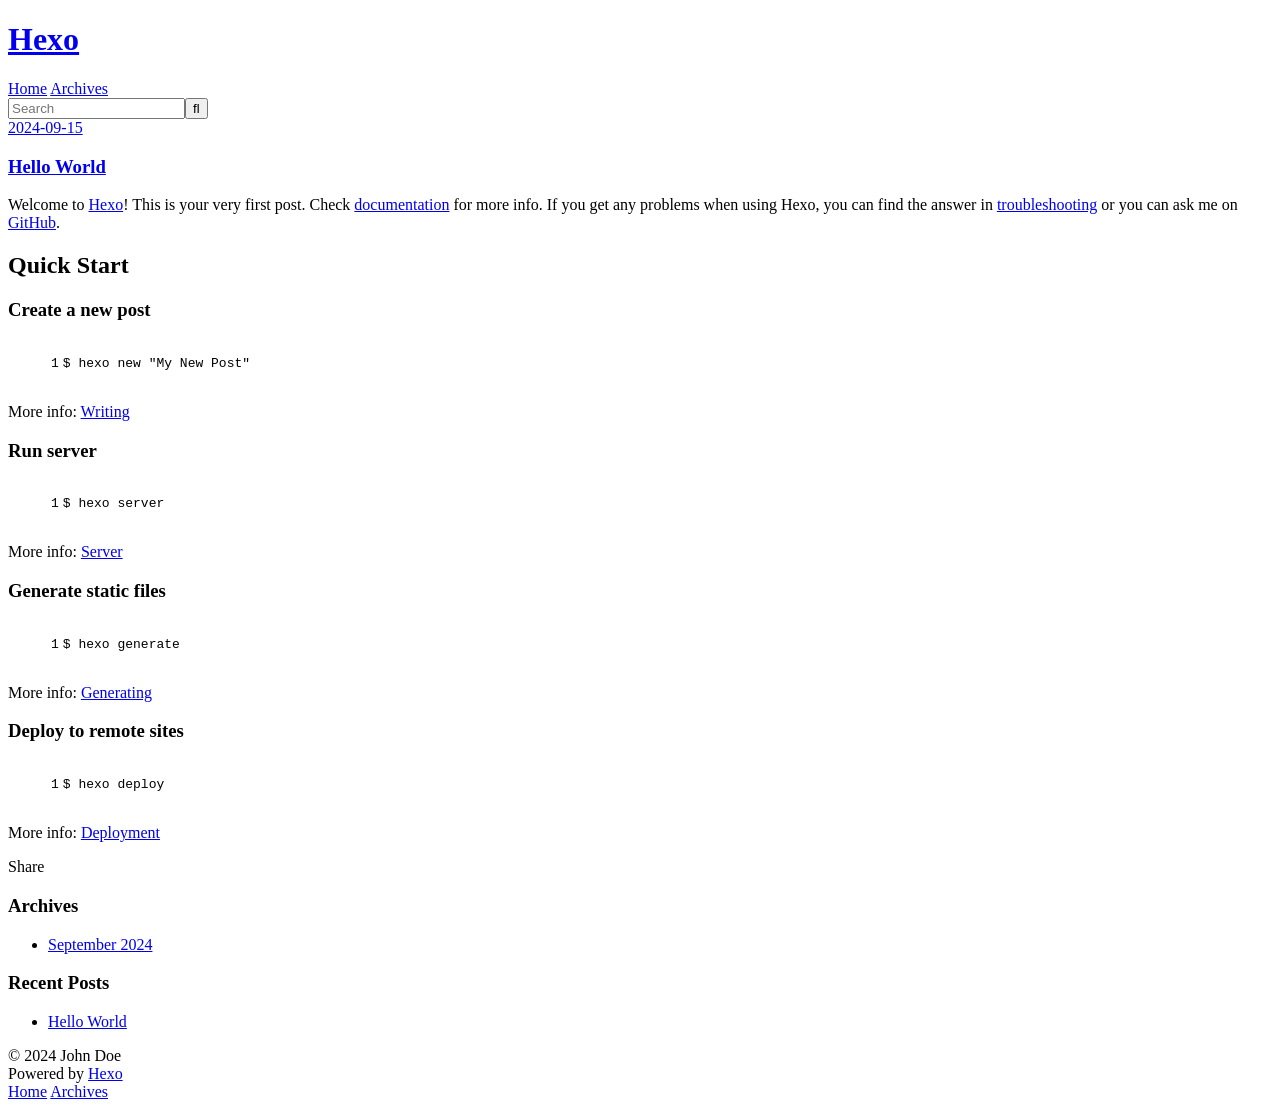
==== index.html @ 6c2ada3d "Site updated: 2024-09-15 23:14:00" ====
<!DOCTYPE html>
<html>
<head>
  <meta charset="utf-8">
  
  
  <title>Hexo</title>
  <meta name="viewport" content="width=device-width, initial-scale=1, shrink-to-fit=no">
  <meta property="og:type" content="website">
<meta property="og:title" content="Hexo">
<meta property="og:url" content="http://example.com/index.html">
<meta property="og:site_name" content="Hexo">
<meta property="og:locale" content="en_US">
<meta property="article:author" content="John Doe">
<meta name="twitter:card" content="summary">
  
    <link rel="alternate" href="/atom.xml" title="Hexo" type="application/atom+xml">
  
  
    <link rel="shortcut icon" href="/favicon.png">
  
  
  
<link rel="stylesheet" href="/css/style.css">

  
    
<link rel="stylesheet" href="/fancybox/jquery.fancybox.min.css">

  
  
<meta name="generator" content="Hexo 7.3.0"></head>

<body>
  <div id="container">
    <div id="wrap">
      <header id="header">
  <div id="banner"></div>
  <div id="header-outer" class="outer">
    <div id="header-title" class="inner">
      <h1 id="logo-wrap">
        <a href="/" id="logo">Hexo</a>
      </h1>
      
    </div>
    <div id="header-inner" class="inner">
      <nav id="main-nav">
        <a id="main-nav-toggle" class="nav-icon"><span class="fa fa-bars"></span></a>
        
          <a class="main-nav-link" href="/">Home</a>
        
          <a class="main-nav-link" href="/archives">Archives</a>
        
      </nav>
      <nav id="sub-nav">
        
        
          <a class="nav-icon" href="/atom.xml" title="RSS Feed"><span class="fa fa-rss"></span></a>
        
        <a class="nav-icon nav-search-btn" title="Search"><span class="fa fa-search"></span></a>
      </nav>
      <div id="search-form-wrap">
        <form action="//google.com/search" method="get" accept-charset="UTF-8" class="search-form"><input type="search" name="q" class="search-form-input" placeholder="Search"><button type="submit" class="search-form-submit">&#xF002;</button><input type="hidden" name="sitesearch" value="http://example.com"></form>
      </div>
    </div>
  </div>
</header>

      <div class="outer">
        <section id="main">
  
    <article id="post-hello-world" class="h-entry article article-type-post" itemprop="blogPost" itemscope itemtype="https://schema.org/BlogPosting">
  <div class="article-meta">
    <a href="/2024/09/15/hello-world/" class="article-date">
  <time class="dt-published" datetime="2024-09-15T14:34:29.612Z" itemprop="datePublished">2024-09-15</time>
</a>
    
  </div>
  <div class="article-inner">
    
    
      <header class="article-header">
        
  
    <h1 itemprop="name">
      <a class="p-name article-title" href="/2024/09/15/hello-world/">Hello World</a>
    </h1>
  

      </header>
    
    <div class="e-content article-entry" itemprop="articleBody">
      
        <p>Welcome to <a target="_blank" rel="noopener" href="https://hexo.io/">Hexo</a>! This is your very first post. Check <a target="_blank" rel="noopener" href="https://hexo.io/docs/">documentation</a> for more info. If you get any problems when using Hexo, you can find the answer in <a target="_blank" rel="noopener" href="https://hexo.io/docs/troubleshooting.html">troubleshooting</a> or you can ask me on <a target="_blank" rel="noopener" href="https://github.com/hexojs/hexo/issues">GitHub</a>.</p>
<h2 id="Quick-Start"><a href="#Quick-Start" class="headerlink" title="Quick Start"></a>Quick Start</h2><h3 id="Create-a-new-post"><a href="#Create-a-new-post" class="headerlink" title="Create a new post"></a>Create a new post</h3><figure class="highlight bash"><table><tr><td class="gutter"><pre><span class="line">1</span><br></pre></td><td class="code"><pre><span class="line">$ hexo new <span class="string">&quot;My New Post&quot;</span></span><br></pre></td></tr></table></figure>

<p>More info: <a target="_blank" rel="noopener" href="https://hexo.io/docs/writing.html">Writing</a></p>
<h3 id="Run-server"><a href="#Run-server" class="headerlink" title="Run server"></a>Run server</h3><figure class="highlight bash"><table><tr><td class="gutter"><pre><span class="line">1</span><br></pre></td><td class="code"><pre><span class="line">$ hexo server</span><br></pre></td></tr></table></figure>

<p>More info: <a target="_blank" rel="noopener" href="https://hexo.io/docs/server.html">Server</a></p>
<h3 id="Generate-static-files"><a href="#Generate-static-files" class="headerlink" title="Generate static files"></a>Generate static files</h3><figure class="highlight bash"><table><tr><td class="gutter"><pre><span class="line">1</span><br></pre></td><td class="code"><pre><span class="line">$ hexo generate</span><br></pre></td></tr></table></figure>

<p>More info: <a target="_blank" rel="noopener" href="https://hexo.io/docs/generating.html">Generating</a></p>
<h3 id="Deploy-to-remote-sites"><a href="#Deploy-to-remote-sites" class="headerlink" title="Deploy to remote sites"></a>Deploy to remote sites</h3><figure class="highlight bash"><table><tr><td class="gutter"><pre><span class="line">1</span><br></pre></td><td class="code"><pre><span class="line">$ hexo deploy</span><br></pre></td></tr></table></figure>

<p>More info: <a target="_blank" rel="noopener" href="https://hexo.io/docs/one-command-deployment.html">Deployment</a></p>

      
    </div>
    <footer class="article-footer">
      <a data-url="http://example.com/2024/09/15/hello-world/" data-id="cm13ojd7t0000ekuzgce24rh5" data-title="Hello World" class="article-share-link"><span class="fa fa-share">Share</span></a>
      
      
      
    </footer>
  </div>
  
</article>



  


</section>
        
          <aside id="sidebar">
  
    

  
    

  
    
  
    
  <div class="widget-wrap">
    <h3 class="widget-title">Archives</h3>
    <div class="widget">
      <ul class="archive-list"><li class="archive-list-item"><a class="archive-list-link" href="/archives/2024/09/">September 2024</a></li></ul>
    </div>
  </div>


  
    
  <div class="widget-wrap">
    <h3 class="widget-title">Recent Posts</h3>
    <div class="widget">
      <ul>
        
          <li>
            <a href="/2024/09/15/hello-world/">Hello World</a>
          </li>
        
      </ul>
    </div>
  </div>

  
</aside>
        
      </div>
      <footer id="footer">
  
  <div class="outer">
    <div id="footer-info" class="inner">
      
      &copy; 2024 John Doe<br>
      Powered by <a href="https://hexo.io/" target="_blank">Hexo</a>
    </div>
  </div>
</footer>

    </div>
    <nav id="mobile-nav">
  
    <a href="/" class="mobile-nav-link">Home</a>
  
    <a href="/archives" class="mobile-nav-link">Archives</a>
  
</nav>
    


<script src="/js/jquery-3.6.4.min.js"></script>



  
<script src="/fancybox/jquery.fancybox.min.js"></script>




<script src="/js/script.js"></script>





  </div>
</body>
</html>
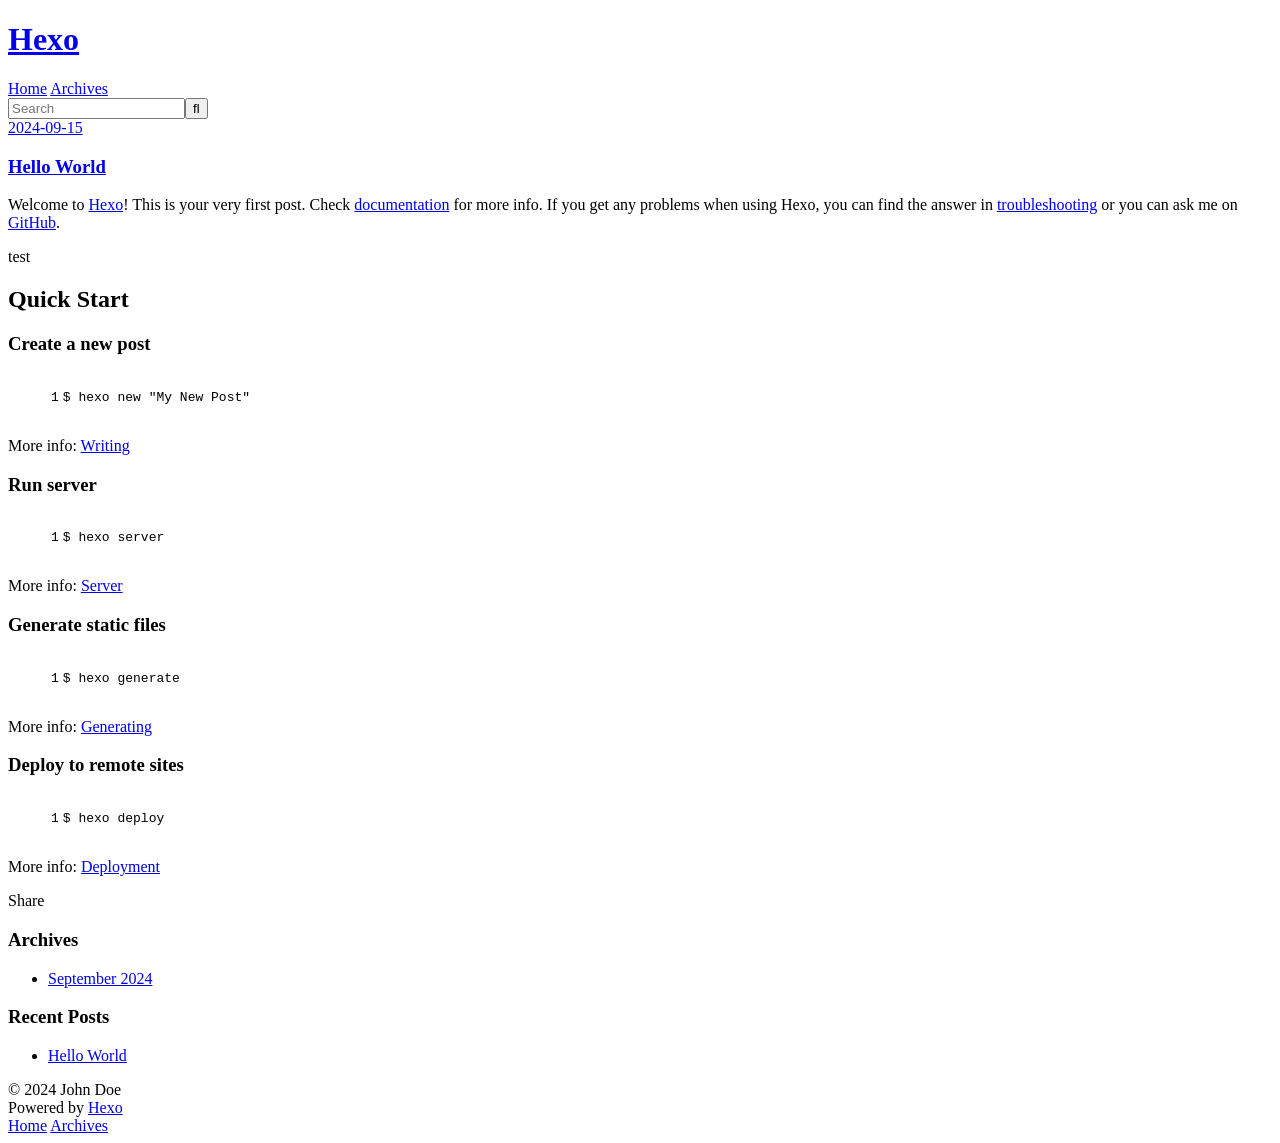
==== commit dfb3d08c: "Site updated: 2024-09-15 23:35:18" ====
--- a/index.html
+++ b/index.html
@@ -92,6 +92,7 @@
     <div class="e-content article-entry" itemprop="articleBody">
       
         <p>Welcome to <a target="_blank" rel="noopener" href="https://hexo.io/">Hexo</a>! This is your very first post. Check <a target="_blank" rel="noopener" href="https://hexo.io/docs/">documentation</a> for more info. If you get any problems when using Hexo, you can find the answer in <a target="_blank" rel="noopener" href="https://hexo.io/docs/troubleshooting.html">troubleshooting</a> or you can ask me on <a target="_blank" rel="noopener" href="https://github.com/hexojs/hexo/issues">GitHub</a>.</p>
+<p>test</p>
 <h2 id="Quick-Start"><a href="#Quick-Start" class="headerlink" title="Quick Start"></a>Quick Start</h2><h3 id="Create-a-new-post"><a href="#Create-a-new-post" class="headerlink" title="Create a new post"></a>Create a new post</h3><figure class="highlight bash"><table><tr><td class="gutter"><pre><span class="line">1</span><br></pre></td><td class="code"><pre><span class="line">$ hexo new <span class="string">&quot;My New Post&quot;</span></span><br></pre></td></tr></table></figure>
 
 <p>More info: <a target="_blank" rel="noopener" href="https://hexo.io/docs/writing.html">Writing</a></p>
@@ -108,7 +109,7 @@
       
     </div>
     <footer class="article-footer">
-      <a data-url="http://example.com/2024/09/15/hello-world/" data-id="cm13ojd7t0000ekuzgce24rh5" data-title="Hello World" class="article-share-link"><span class="fa fa-share">Share</span></a>
+      <a data-url="http://example.com/2024/09/15/hello-world/" data-id="cm13qai5z0000csuz7abx6r3q" data-title="Hello World" class="article-share-link"><span class="fa fa-share">Share</span></a>
       
       
       
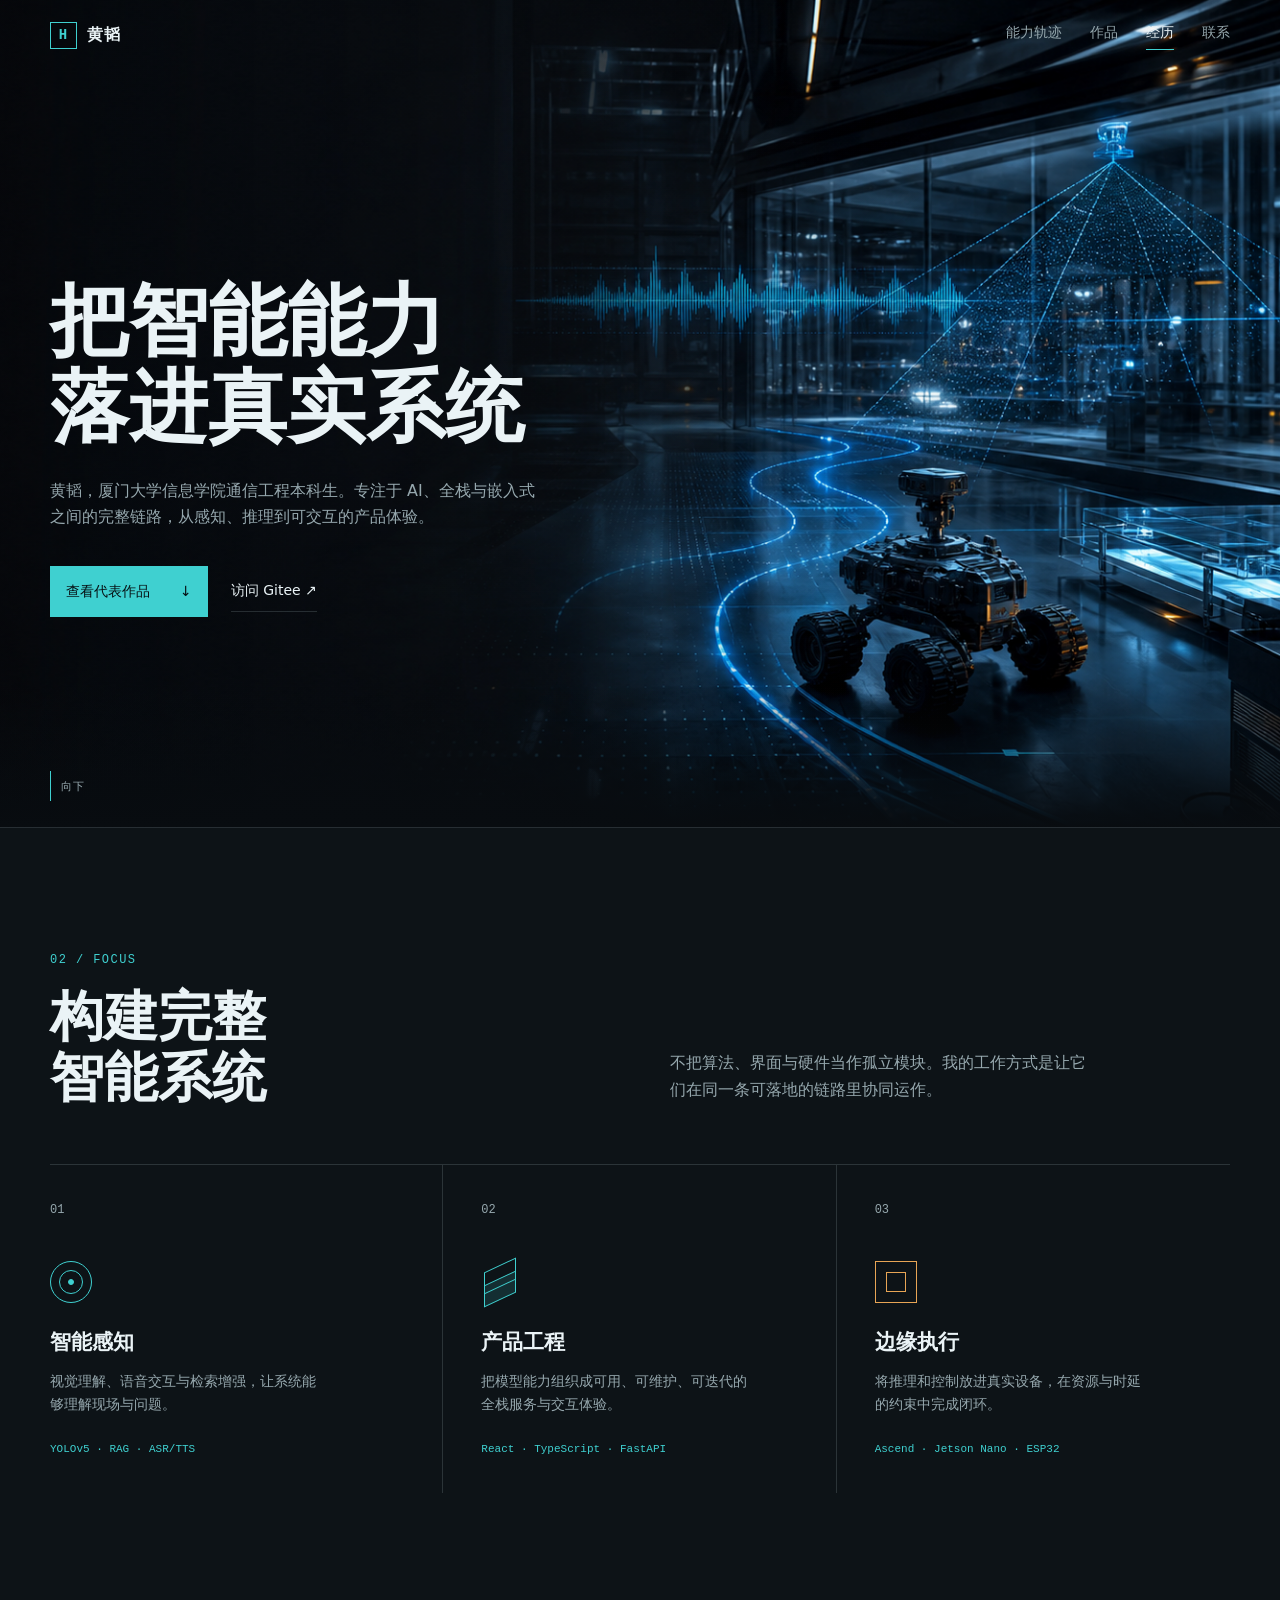
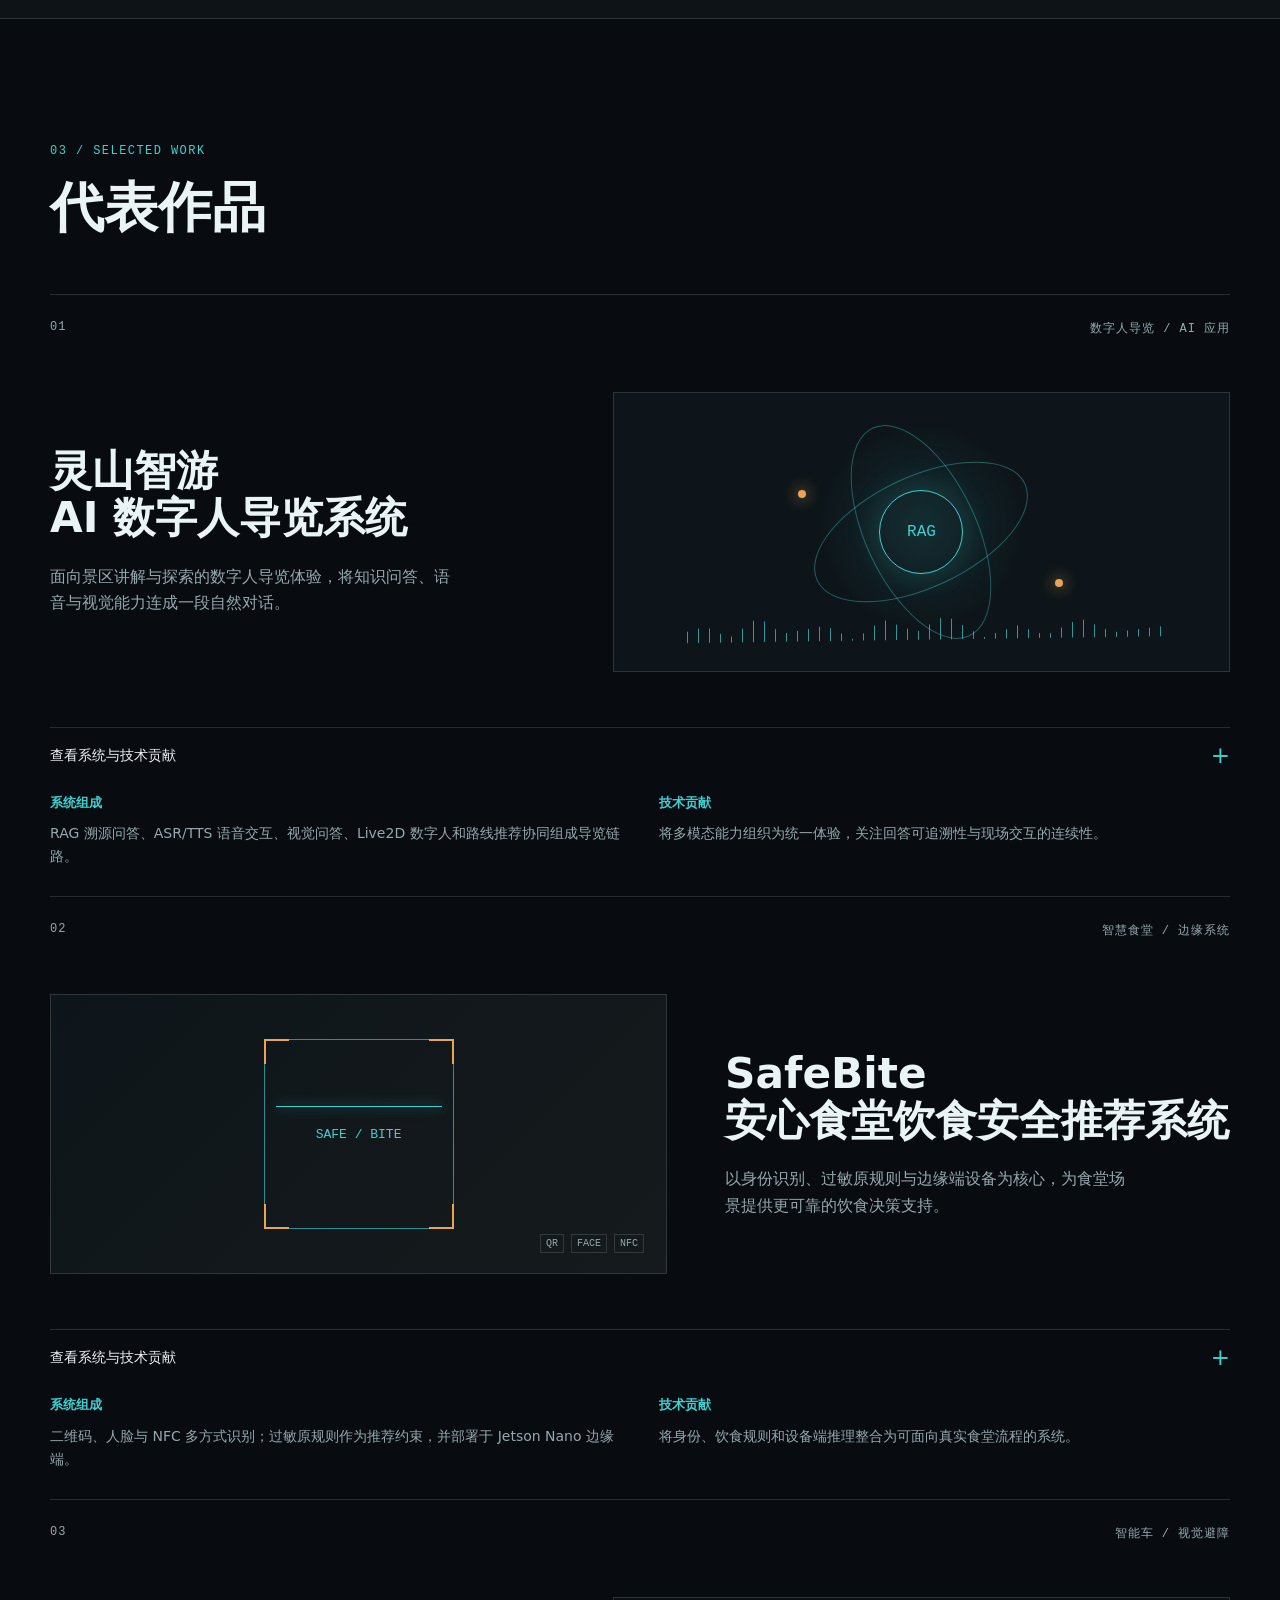
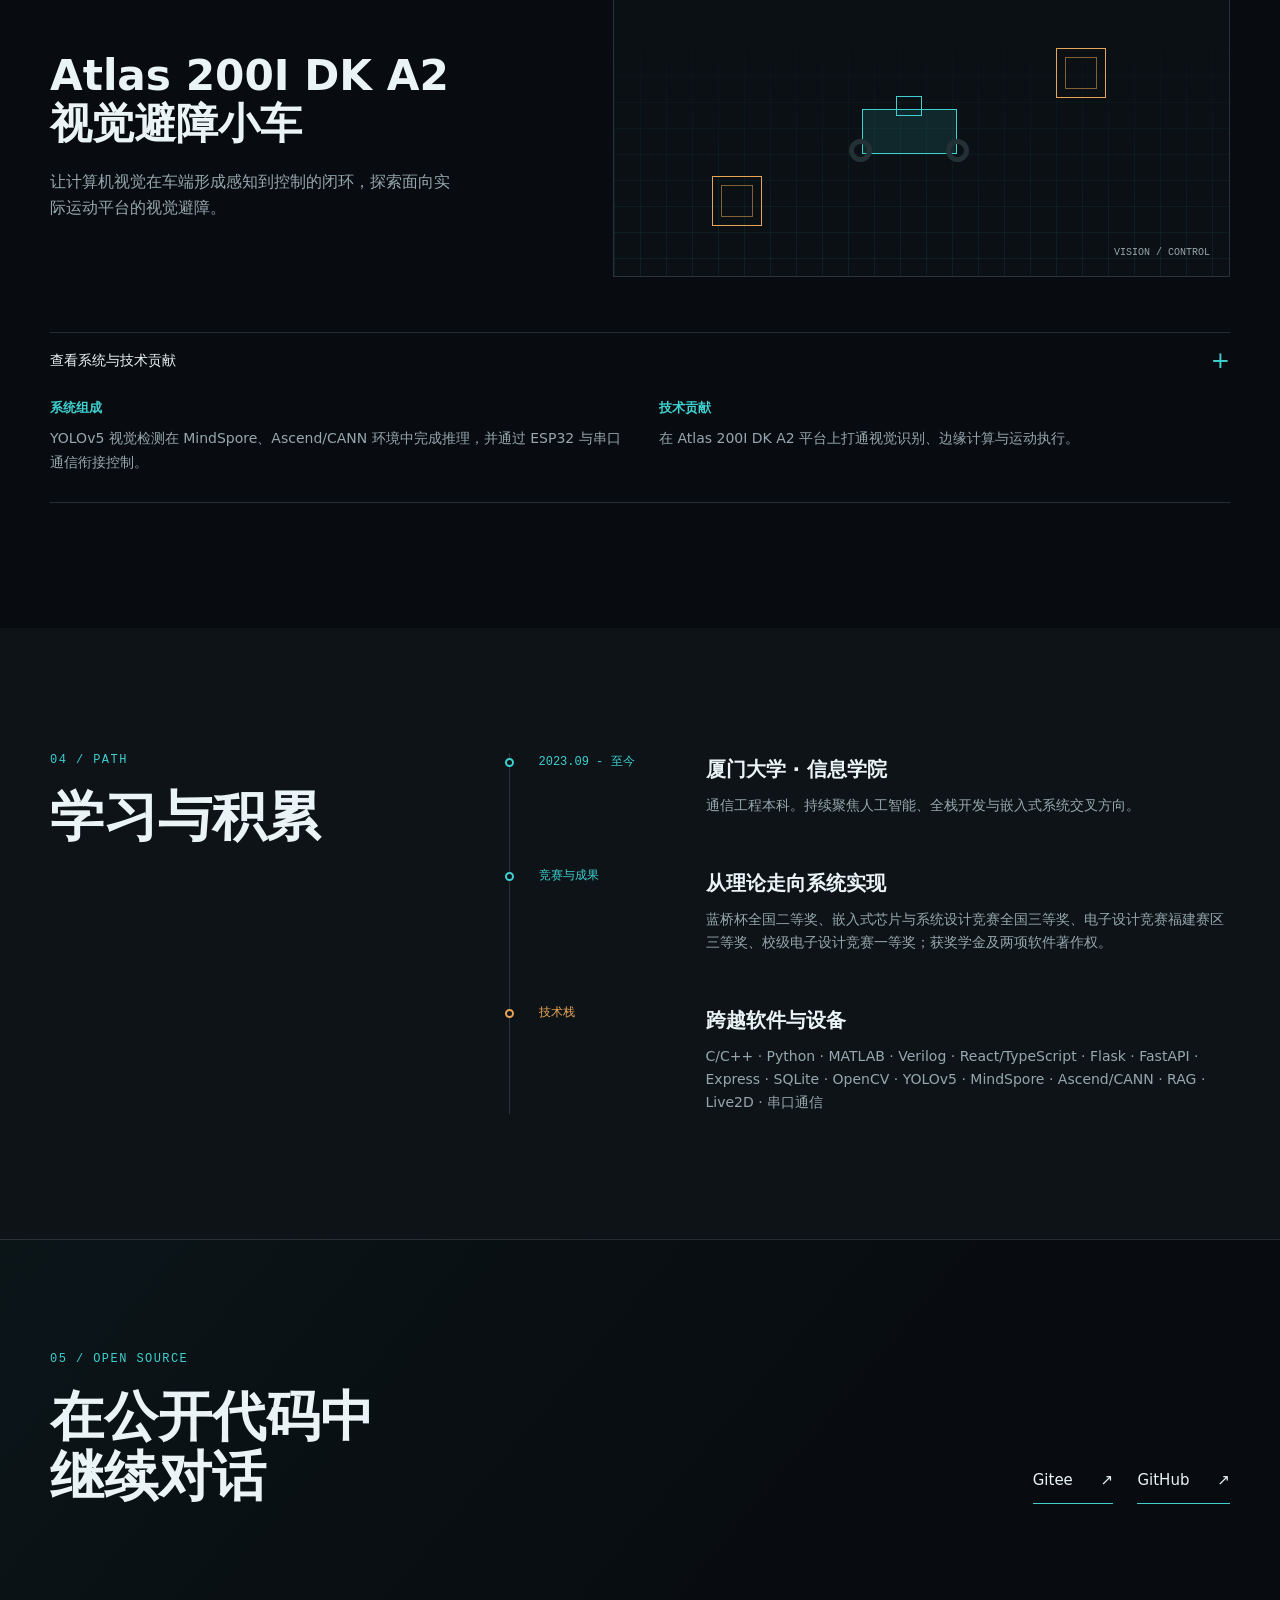
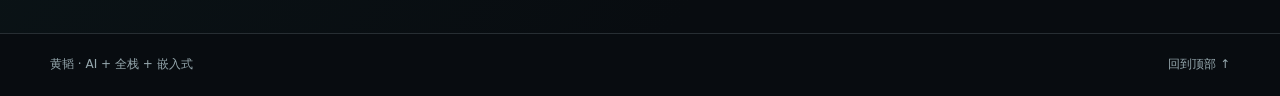
==== commit a0ff00f7: "feat: 重构个人作品集首页" ====
--- a/index.html
+++ b/index.html
@@ -1,206 +1,106 @@
-<!DOCTYPE html>
-<html>
+<!doctype html>
+<html lang="zh-CN">
 <head>
   <meta charset="utf-8">
-  
-  
-  <title>Hexo</title>
-  <meta name="viewport" content="width=device-width, initial-scale=1, shrink-to-fit=no">
-  <meta property="og:type" content="website">
-<meta property="og:title" content="Hexo">
-<meta property="og:url" content="http://example.com/index.html">
-<meta property="og:site_name" content="Hexo">
-<meta property="og:locale" content="en_US">
-<meta property="article:author" content="John Doe">
-<meta name="twitter:card" content="summary">
-  
-    <link rel="alternate" href="/atom.xml" title="Hexo" type="application/atom+xml">
-  
-  
-    <link rel="shortcut icon" href="/favicon.png">
-  
-  
-  
-<link rel="stylesheet" href="/css/style.css">
+  <meta name="viewport" content="width=device-width, initial-scale=1">
+  <meta name="description" content="黄韬的个人作品集，聚焦 AI、全栈与嵌入式智能系统。">
+  <title>黄韬 | AI + 全栈 + 嵌入式</title>
+  <link rel="stylesheet" href="css/style.css">
+</head>
+<body>
+  <a class="skip-link" href="#projects">跳至作品</a>
+  <header class="site-header" id="top">
+    <a class="brand" href="#top" aria-label="返回顶部"><span class="brand-mark">H</span><span>黄韬</span></a>
+    <button class="menu-toggle" type="button" aria-expanded="false" aria-controls="site-nav"><span></span><span></span><span></span><span class="sr-only">打开导航</span></button>
+    <nav class="site-nav" id="site-nav" aria-label="主导航">
+      <a href="#focus">能力轨迹</a>
+      <a href="#projects">作品</a>
+      <a href="#timeline">经历</a>
+      <a href="#contact">联系</a>
+    </nav>
+  </header>
 
-  
-    
-<link rel="stylesheet" href="/fancybox/jquery.fancybox.min.css">
+  <main>
+    <section class="hero" aria-labelledby="hero-title">
+      <div class="hero-media" aria-hidden="true"><img src="assets/portfolio-hero.png" alt=""></div>
+      <div class="container hero-content">
+        <h1 id="hero-title">把智能能力<br>落进真实系统</h1>
+        <p class="hero-copy">黄韬，厦门大学信息学院通信工程本科生。专注于 AI、全栈与嵌入式之间的完整链路，从感知、推理到可交互的产品体验。</p>
+        <div class="hero-actions">
+          <a class="button primary" href="#projects">查看代表作品 <span aria-hidden="true">↓</span></a>
+          <a class="text-link" href="https://gitee.com/htzsl" target="_blank" rel="noreferrer">访问 Gitee <span aria-hidden="true">↗</span></a>
+        </div>
+      </div>
+      <a class="scroll-cue" href="#focus" aria-label="向下浏览"><span></span>向下</a>
+    </section>
 
-  
-  
-<meta name="generator" content="Hexo 7.3.0"></head>
+    <section class="section focus" id="focus" aria-labelledby="focus-title">
+      <div class="container">
+        <div class="section-heading split-heading">
+          <div><p class="section-index">02 / FOCUS</p><h2 id="focus-title">构建完整<br>智能系统</h2></div>
+          <p>不把算法、界面与硬件当作孤立模块。我的工作方式是让它们在同一条可落地的链路里协同运作。</p>
+        </div>
+        <div class="focus-rail">
+          <article class="focus-item"><span class="focus-num">01</span><div class="line-icon icon-ai" aria-hidden="true"></div><h3>智能感知</h3><p>视觉理解、语音交互与检索增强，让系统能够理解现场与问题。</p><span class="tech-list">YOLOv5 · RAG · ASR/TTS</span></article>
+          <article class="focus-item"><span class="focus-num">02</span><div class="line-icon icon-stack" aria-hidden="true"></div><h3>产品工程</h3><p>把模型能力组织成可用、可维护、可迭代的全栈服务与交互体验。</p><span class="tech-list">React · TypeScript · FastAPI</span></article>
+          <article class="focus-item"><span class="focus-num">03</span><div class="line-icon icon-chip" aria-hidden="true"></div><h3>边缘执行</h3><p>将推理和控制放进真实设备，在资源与时延的约束中完成闭环。</p><span class="tech-list">Ascend · Jetson Nano · ESP32</span></article>
+        </div>
+      </div>
+    </section>
 
-<body>
-  <div id="container">
-    <div id="wrap">
-      <header id="header">
-  <div id="banner"></div>
-  <div id="header-outer" class="outer">
-    <div id="header-title" class="inner">
-      <h1 id="logo-wrap">
-        <a href="/" id="logo">Hexo</a>
-      </h1>
-      
-    </div>
-    <div id="header-inner" class="inner">
-      <nav id="main-nav">
-        <a id="main-nav-toggle" class="nav-icon"><span class="fa fa-bars"></span></a>
-        
-          <a class="main-nav-link" href="/">Home</a>
-        
-          <a class="main-nav-link" href="/archives">Archives</a>
-        
-      </nav>
-      <nav id="sub-nav">
-        
-        
-          <a class="nav-icon" href="/atom.xml" title="RSS Feed"><span class="fa fa-rss"></span></a>
-        
-        <a class="nav-icon nav-search-btn" title="Search"><span class="fa fa-search"></span></a>
-      </nav>
-      <div id="search-form-wrap">
-        <form action="//google.com/search" method="get" accept-charset="UTF-8" class="search-form"><input type="search" name="q" class="search-form-input" placeholder="Search"><button type="submit" class="search-form-submit">&#xF002;</button><input type="hidden" name="sitesearch" value="http://example.com"></form>
+    <section class="section projects" id="projects" aria-labelledby="projects-title">
+      <div class="container">
+        <div class="section-heading"><p class="section-index">03 / SELECTED WORK</p><h2 id="projects-title">代表作品</h2></div>
+        <div class="project-list">
+          <article class="project project-guide">
+            <div class="project-meta"><span>01</span><span>数字人导览 / AI 应用</span></div>
+            <div class="project-main">
+              <div class="project-copy"><h3>灵山智游<br>AI 数字人导览系统</h3><p>面向景区讲解与探索的数字人导览体验，将知识问答、语音与视觉能力连成一段自然对话。</p></div>
+              <div class="project-visual guide-visual" aria-hidden="true"><div class="guide-orbit orbit-one"></div><div class="guide-orbit orbit-two"></div><div class="guide-core">RAG</div><div class="guide-node node-a"></div><div class="guide-node node-b"></div><div class="guide-wave"></div></div>
+            </div>
+            <button class="project-toggle" type="button" aria-expanded="false" aria-controls="guide-detail"><span>查看系统与技术贡献</span><span class="toggle-symbol" aria-hidden="true">+</span></button>
+            <div class="project-detail" id="guide-detail" hidden><div><b>系统组成</b><p>RAG 溯源问答、ASR/TTS 语音交互、视觉问答、Live2D 数字人和路线推荐协同组成导览链路。</p></div><div><b>技术贡献</b><p>将多模态能力组织为统一体验，关注回答可追溯性与现场交互的连续性。</p></div></div>
+          </article>
+
+          <article class="project project-safebite">
+            <div class="project-meta"><span>02</span><span>智慧食堂 / 边缘系统</span></div>
+            <div class="project-main reverse">
+              <div class="project-visual bite-visual" aria-hidden="true"><div class="scan-frame"><i></i><i></i><i></i><i></i><span>SAFE / BITE</span><div class="scan-line"></div></div><div class="bite-tags"><span>QR</span><span>FACE</span><span>NFC</span></div></div>
+              <div class="project-copy"><h3>SafeBite<br>安心食堂饮食安全推荐系统</h3><p>以身份识别、过敏原规则与边缘端设备为核心，为食堂场景提供更可靠的饮食决策支持。</p></div>
+            </div>
+            <button class="project-toggle" type="button" aria-expanded="false" aria-controls="bite-detail"><span>查看系统与技术贡献</span><span class="toggle-symbol" aria-hidden="true">+</span></button>
+            <div class="project-detail" id="bite-detail" hidden><div><b>系统组成</b><p>二维码、人脸与 NFC 多方式识别；过敏原规则作为推荐约束，并部署于 Jetson Nano 边缘端。</p></div><div><b>技术贡献</b><p>将身份、饮食规则和设备端推理整合为可面向真实食堂流程的系统。</p></div></div>
+          </article>
+
+          <article class="project project-rover">
+            <div class="project-meta"><span>03</span><span>智能车 / 视觉避障</span></div>
+            <div class="project-main">
+              <div class="project-copy"><h3>Atlas 200I DK A2<br>视觉避障小车</h3><p>让计算机视觉在车端形成感知到控制的闭环，探索面向实际运动平台的视觉避障。</p></div>
+              <div class="project-visual rover-visual" aria-hidden="true"><div class="rover-grid"></div><div class="rover-car"><span class="camera"></span><span class="body"></span><i></i><i></i></div><div class="target target-one"></div><div class="target target-two"></div><div class="rover-label">VISION / CONTROL</div></div>
+            </div>
+            <button class="project-toggle" type="button" aria-expanded="false" aria-controls="rover-detail"><span>查看系统与技术贡献</span><span class="toggle-symbol" aria-hidden="true">+</span></button>
+            <div class="project-detail" id="rover-detail" hidden><div><b>系统组成</b><p>YOLOv5 视觉检测在 MindSpore、Ascend/CANN 环境中完成推理，并通过 ESP32 与串口通信衔接控制。</p></div><div><b>技术贡献</b><p>在 Atlas 200I DK A2 平台上打通视觉识别、边缘计算与运动执行。</p></div></div>
+          </article>
+        </div>
       </div>
-    </div>
-  </div>
-</header>
+    </section>
 
-      <div class="outer">
-        <section id="main">
-  
-    <article id="post-hello-world" class="h-entry article article-type-post" itemprop="blogPost" itemscope itemtype="https://schema.org/BlogPosting">
-  <div class="article-meta">
-    <a href="/2024/09/15/hello-world/" class="article-date">
-  <time class="dt-published" datetime="2024-09-15T14:34:29.612Z" itemprop="datePublished">2024-09-15</time>
-</a>
-    
-  </div>
-  <div class="article-inner">
-    
-    
-      <header class="article-header">
-        
-  
-    <h1 itemprop="name">
-      <a class="p-name article-title" href="/2024/09/15/hello-world/">Hello World</a>
-    </h1>
-  
+    <section class="section timeline-section" id="timeline" aria-labelledby="timeline-title">
+      <div class="container timeline-layout">
+        <div class="section-heading"><p class="section-index">04 / PATH</p><h2 id="timeline-title">学习与积累</h2></div>
+        <div class="timeline">
+          <article class="timeline-row"><time>2023.09 - 至今</time><div class="timeline-dot"></div><div><h3>厦门大学 · 信息学院</h3><p>通信工程本科。持续聚焦人工智能、全栈开发与嵌入式系统交叉方向。</p></div></article>
+          <article class="timeline-row"><time>竞赛与成果</time><div class="timeline-dot"></div><div><h3>从理论走向系统实现</h3><p>蓝桥杯全国二等奖、嵌入式芯片与系统设计竞赛全国三等奖、电子设计竞赛福建赛区三等奖、校级电子设计竞赛一等奖；获奖学金及两项软件著作权。</p></div></article>
+          <article class="timeline-row skills-row"><time>技术栈</time><div class="timeline-dot"></div><div><h3>跨越软件与设备</h3><p>C/C++ · Python · MATLAB · Verilog · React/TypeScript · Flask · FastAPI · Express · SQLite · OpenCV · YOLOv5 · MindSpore · Ascend/CANN · RAG · Live2D · 串口通信</p></div></article>
+        </div>
+      </div>
+    </section>
 
-      </header>
-    
-    <div class="e-content article-entry" itemprop="articleBody">
-      
-        <p>Welcome to <a target="_blank" rel="noopener" href="https://hexo.io/">Hexo</a>! This is your very first post. Check <a target="_blank" rel="noopener" href="https://hexo.io/docs/">documentation</a> for more info. If you get any problems when using Hexo, you can find the answer in <a target="_blank" rel="noopener" href="https://hexo.io/docs/troubleshooting.html">troubleshooting</a> or you can ask me on <a target="_blank" rel="noopener" href="https://github.com/hexojs/hexo/issues">GitHub</a>.</p>
-<p>test</p>
-<h2 id="Quick-Start"><a href="#Quick-Start" class="headerlink" title="Quick Start"></a>Quick Start</h2><h3 id="Create-a-new-post"><a href="#Create-a-new-post" class="headerlink" title="Create a new post"></a>Create a new post</h3><figure class="highlight bash"><table><tr><td class="gutter"><pre><span class="line">1</span><br></pre></td><td class="code"><pre><span class="line">$ hexo new <span class="string">&quot;My New Post&quot;</span></span><br></pre></td></tr></table></figure>
-
-<p>More info: <a target="_blank" rel="noopener" href="https://hexo.io/docs/writing.html">Writing</a></p>
-<h3 id="Run-server"><a href="#Run-server" class="headerlink" title="Run server"></a>Run server</h3><figure class="highlight bash"><table><tr><td class="gutter"><pre><span class="line">1</span><br></pre></td><td class="code"><pre><span class="line">$ hexo server</span><br></pre></td></tr></table></figure>
-
-<p>More info: <a target="_blank" rel="noopener" href="https://hexo.io/docs/server.html">Server</a></p>
-<h3 id="Generate-static-files"><a href="#Generate-static-files" class="headerlink" title="Generate static files"></a>Generate static files</h3><figure class="highlight bash"><table><tr><td class="gutter"><pre><span class="line">1</span><br></pre></td><td class="code"><pre><span class="line">$ hexo generate</span><br></pre></td></tr></table></figure>
-
-<p>More info: <a target="_blank" rel="noopener" href="https://hexo.io/docs/generating.html">Generating</a></p>
-<h3 id="Deploy-to-remote-sites"><a href="#Deploy-to-remote-sites" class="headerlink" title="Deploy to remote sites"></a>Deploy to remote sites</h3><figure class="highlight bash"><table><tr><td class="gutter"><pre><span class="line">1</span><br></pre></td><td class="code"><pre><span class="line">$ hexo deploy</span><br></pre></td></tr></table></figure>
-
-<p>More info: <a target="_blank" rel="noopener" href="https://hexo.io/docs/one-command-deployment.html">Deployment</a></p>
-
-      
-    </div>
-    <footer class="article-footer">
-      <a data-url="http://example.com/2024/09/15/hello-world/" data-id="cm13qai5z0000csuz7abx6r3q" data-title="Hello World" class="article-share-link"><span class="fa fa-share">Share</span></a>
-      
-      
-      
-    </footer>
-  </div>
-  
-</article>
-
-
-
-  
-
-
-</section>
-        
-          <aside id="sidebar">
-  
-    
-
-  
-    
-
-  
-    
-  
-    
-  <div class="widget-wrap">
-    <h3 class="widget-title">Archives</h3>
-    <div class="widget">
-      <ul class="archive-list"><li class="archive-list-item"><a class="archive-list-link" href="/archives/2024/09/">September 2024</a></li></ul>
-    </div>
-  </div>
-
-
-  
-    
-  <div class="widget-wrap">
-    <h3 class="widget-title">Recent Posts</h3>
-    <div class="widget">
-      <ul>
-        
-          <li>
-            <a href="/2024/09/15/hello-world/">Hello World</a>
-          </li>
-        
-      </ul>
-    </div>
-  </div>
-
-  
-</aside>
-        
-      </div>
-      <footer id="footer">
-  
-  <div class="outer">
-    <div id="footer-info" class="inner">
-      
-      &copy; 2024 John Doe<br>
-      Powered by <a href="https://hexo.io/" target="_blank">Hexo</a>
-    </div>
-  </div>
-</footer>
-
-    </div>
-    <nav id="mobile-nav">
-  
-    <a href="/" class="mobile-nav-link">Home</a>
-  
-    <a href="/archives" class="mobile-nav-link">Archives</a>
-  
-</nav>
-    
-
-
-<script src="/js/jquery-3.6.4.min.js"></script>
-
-
-
-  
-<script src="/fancybox/jquery.fancybox.min.js"></script>
-
-
-
-
-<script src="/js/script.js"></script>
-
-
-
-
-
-  </div>
+    <section class="contact" id="contact" aria-labelledby="contact-title">
+      <div class="container contact-inner"><p class="section-index">05 / OPEN SOURCE</p><h2 id="contact-title">在公开代码中<br>继续对话</h2><div class="contact-links"><a href="https://gitee.com/htzsl" target="_blank" rel="noreferrer">Gitee <span aria-hidden="true">↗</span></a><a href="https://github.com/htzsl" target="_blank" rel="noreferrer">GitHub <span aria-hidden="true">↗</span></a></div></div>
+    </section>
+  </main>
+  <footer class="site-footer"><div class="container"><span>黄韬 · AI + 全栈 + 嵌入式</span><a href="#top">回到顶部 ↑</a></div></footer>
+  <script src="js/script.js"></script>
 </body>
-</html>+</html>
--- a/css/style.css
+++ b/css/style.css
@@ -0,0 +1,15 @@
+:root { --bg:#080c10; --panel:#11181d; --panel-2:#0d1317; --text:#eaf3f6; --muted:#96a8ae; --cyan:#3fd0d0; --amber:#e8a555; --line:rgba(150,168,174,.22); --max:1180px; }
+* { box-sizing:border-box; }
+html { scroll-behavior:smooth; background:var(--bg); }
+body { margin:0; background:var(--bg); color:var(--text); font-family:Inter,"Noto Sans SC","Microsoft YaHei",system-ui,sans-serif; font-size:16px; line-height:1.65; overflow-x:hidden; }
+a { color:inherit; text-decoration:none; } button { font:inherit; } .container { width:min(var(--max), calc(100% - 48px)); margin:0 auto; }
+.sr-only { position:absolute; width:1px; height:1px; padding:0; margin:-1px; overflow:hidden; clip:rect(0,0,0,0); white-space:nowrap; border:0; }.skip-link { position:fixed; left:16px; top:-64px; z-index:20; background:var(--cyan); color:#061013; padding:9px 13px; border-radius:4px; }.skip-link:focus { top:16px; }
+.site-header { position:fixed; inset:0 0 auto; z-index:10; height:72px; padding:0 max(24px,calc((100vw - var(--max))/2)); display:flex; align-items:center; justify-content:space-between; border-bottom:1px solid transparent; transition:background .25s,border-color .25s; }.site-header.is-scrolled { background:rgba(8,12,16,.9); border-color:var(--line); backdrop-filter:blur(12px); }.brand { display:inline-flex; align-items:center; gap:10px; font-weight:700; letter-spacing:.06em; }.brand-mark { color:var(--cyan); display:grid; place-items:center; width:27px; height:27px; border:1px solid var(--cyan); font-family:ui-monospace,monospace; font-size:14px; }.site-nav { display:flex; gap:28px; font-size:14px; color:var(--muted); }.site-nav a { transition:color .2s; }.site-nav a:hover,.site-nav a.active { color:var(--text); }.site-nav a.active::after { content:""; display:block; height:1px; background:var(--cyan); margin-top:5px; }.menu-toggle { display:none; background:none; color:var(--text); border:0; padding:7px; }.menu-toggle span:not(.sr-only) { display:block; width:22px; height:1px; background:currentColor; margin:5px; }
+.hero { min-height:92svh; position:relative; display:flex; align-items:center; isolation:isolate; overflow:hidden; border-bottom:1px solid var(--line); }.hero-media { position:absolute; inset:0; z-index:-2; }.hero-media img { width:100%; height:100%; object-fit:cover; object-position:center; display:block; }.hero::after { content:""; position:absolute; inset:0; z-index:-1; pointer-events:none; background:linear-gradient(90deg,rgba(8,12,16,.22) 0%,rgba(8,12,16,.08) 45%,rgba(8,12,16,0) 76%),linear-gradient(0deg,var(--bg) 0%,transparent 17%); }.hero-content { padding-top:68px; }.section-index { margin:0 0 20px; color:var(--cyan); font:12px/1.2 ui-monospace,SFMono-Regular,Consolas,monospace; letter-spacing:.12em; }.hero h1 { max-width:620px; margin:0; font-size:clamp(46px,6.2vw,88px); line-height:1.08; letter-spacing:0; font-weight:720; text-wrap:balance; }.hero-copy { max-width:500px; margin:28px 0 0; color:var(--muted); }.hero-actions { display:flex; align-items:center; flex-wrap:wrap; gap:23px; margin-top:35px; }.button { display:inline-flex; gap:30px; align-items:center; padding:13px 15px; border:1px solid var(--cyan); font-size:14px; }.button.primary { background:var(--cyan); color:#071114; }.button:hover { background:transparent; color:var(--cyan); }.text-link { font-size:14px; color:var(--text); border-bottom:1px solid var(--line); padding:9px 0; }.text-link:hover { color:var(--amber); }.scroll-cue { position:absolute; bottom:26px; left:max(24px,calc((100vw - var(--max))/2)); color:var(--muted); font:11px ui-monospace,monospace; letter-spacing:.12em; display:flex; align-items:center; gap:10px; }.scroll-cue span { display:block; height:30px; width:1px; background:var(--cyan); }
+.section { padding:125px 0; }.section-heading { margin-bottom:55px; }.section-heading h2,.contact h2 { margin:0; font-size:clamp(34px,4.2vw,58px); line-height:1.13; font-weight:650; letter-spacing:0; }.split-heading { display:grid; grid-template-columns:1fr 1fr; align-items:end; gap:60px; }.split-heading > p { max-width:430px; color:var(--muted); margin:0 0 6px; }.focus { background:var(--panel-2); border-bottom:1px solid var(--line); }.focus-rail { display:grid; grid-template-columns:repeat(3,1fr); border-top:1px solid var(--line); }.focus-item { position:relative; padding:30px 38px 32px 0; border-right:1px solid var(--line); min-height:310px; }.focus-item+ .focus-item { padding-left:38px; }.focus-item:last-child { border-right:0; }.focus-num { color:var(--muted); font:12px ui-monospace,monospace; }.line-icon { height:42px; width:42px; margin:40px 0 22px; position:relative; }.icon-ai { border:1px solid var(--cyan); border-radius:50%; }.icon-ai::before,.icon-ai::after { content:""; position:absolute; border:1px solid var(--cyan); border-radius:50%; inset:8px; }.icon-ai::after { inset:17px; background:var(--cyan); }.icon-stack::before,.icon-stack::after { content:""; position:absolute; width:30px; height:20px; border:1px solid var(--cyan); transform:skewY(-25deg); left:3px; }.icon-stack::before { top:4px; }.icon-stack::after { top:17px; background:rgba(63,208,208,.14); }.icon-chip { border:1px solid var(--amber); }.icon-chip::before { content:""; position:absolute; inset:10px; border:1px solid var(--amber); }.focus-item h3 { margin:0; font-size:21px; }.focus-item p { color:var(--muted); max-width:270px; margin:10px 0 18px; font-size:14px; }.tech-list { color:var(--cyan); font:11px/1.4 ui-monospace,monospace; }
+.projects { background:var(--bg); }.project-list { border-top:1px solid var(--line); }.project { padding:25px 0 0; border-bottom:1px solid var(--line); }.project-meta { display:flex; justify-content:space-between; color:var(--muted); font:12px ui-monospace,monospace; letter-spacing:.08em; }.project-main { display:grid; grid-template-columns:minmax(0,.9fr) minmax(360px,1.1fr); align-items:center; min-height:390px; gap:58px; }.project-main.reverse { grid-template-columns:minmax(360px,1.1fr) minmax(0,.9fr); }.project-copy h3 { margin:0; font-size:clamp(27px,3.3vw,47px); line-height:1.12; font-weight:620; }.project-copy p { max-width:400px; color:var(--muted); margin:22px 0 0; }.project-visual { position:relative; min-height:280px; overflow:hidden; background:var(--panel); border:1px solid var(--line); }.project-toggle { width:100%; display:flex; align-items:center; justify-content:space-between; border:0; border-top:1px solid var(--line); background:none; color:var(--text); padding:16px 0; cursor:pointer; font-size:14px; text-align:left; }.project-toggle:hover { color:var(--cyan); }.toggle-symbol { font-size:23px; line-height:1; color:var(--cyan); }.project-detail { display:grid; grid-template-columns:1fr 1fr; gap:38px; padding:6px 0 28px; }.project-detail b { color:var(--cyan); font-size:13px; }.project-detail p { margin:7px 0 0; color:var(--muted); font-size:14px; }
+.guide-visual { background:radial-gradient(circle at 50% 48%,rgba(63,208,208,.13),transparent 30%),#0d151a; }.guide-core { position:absolute; width:84px; aspect-ratio:1; display:grid; place-items:center; border:1px solid var(--cyan); border-radius:50%; color:var(--cyan); font:16px ui-monospace,monospace; left:calc(50% - 42px); top:calc(50% - 42px); box-shadow:0 0 32px rgba(63,208,208,.2); }.guide-orbit { position:absolute; border:1px solid rgba(63,208,208,.4); border-radius:50%; left:50%; top:50%; transform:translate(-50%,-50%) rotate(-25deg); }.orbit-one { width:230px; height:112px; }.orbit-two { width:112px; height:230px; }.guide-node { position:absolute; width:8px; height:8px; background:var(--amber); border-radius:50%; box-shadow:0 0 15px var(--amber); }.node-a { left:30%; top:35%; }.node-b { right:27%; bottom:30%; }.guide-wave { position:absolute; left:11%; right:11%; bottom:24px; height:35px; background:repeating-linear-gradient(90deg,transparent 0 5px,var(--cyan) 5px 6px,transparent 6px 11px); clip-path:polygon(0 62%,5% 43%,10% 75%,16% 16%,21% 63%,30% 40%,36% 80%,42% 23%,49% 58%,55% 10%,63% 73%,70% 39%,76% 68%,83% 19%,90% 59%,100% 42%,100% 70%,0 90%); opacity:.7; }.bite-visual { display:flex; align-items:center; justify-content:center; background:linear-gradient(135deg,#0e151a,#151b1c); }.scan-frame { width:190px; height:190px; position:relative; border:1px solid rgba(63,208,208,.65); display:grid; place-items:center; color:var(--cyan); font:13px ui-monospace,monospace; }.scan-frame i { position:absolute; width:25px; height:25px; border-color:var(--amber); border-style:solid; }.scan-frame i:nth-child(1){top:-1px;left:-1px;border-width:2px 0 0 2px}.scan-frame i:nth-child(2){top:-1px;right:-1px;border-width:2px 2px 0 0}.scan-frame i:nth-child(3){bottom:-1px;left:-1px;border-width:0 0 2px 2px}.scan-frame i:nth-child(4){bottom:-1px;right:-1px;border-width:0 2px 2px 0}.scan-line { position:absolute; left:11px; right:11px; height:1px; top:35%; background:var(--cyan); box-shadow:0 0 12px var(--cyan); }.bite-tags { position:absolute; right:22px; bottom:20px; display:flex; gap:7px; }.bite-tags span { border:1px solid var(--line); color:var(--muted); padding:3px 5px; font:10px ui-monospace,monospace; }.rover-visual { background:#0a1014; }.rover-grid { position:absolute; inset:0; opacity:.4; background:linear-gradient(rgba(63,208,208,.22) 1px,transparent 1px),linear-gradient(90deg,rgba(63,208,208,.22) 1px,transparent 1px); background-size:26px 26px; mask-image:linear-gradient(to bottom,transparent,black); }.rover-car { position:absolute; left:48%; top:47%; width:120px; height:66px; transform:translate(-50%,-50%); }.rover-car .body { position:absolute; width:95px; height:45px; left:13px; top:13px; border:1px solid var(--cyan); background:rgba(63,208,208,.12); }.rover-car .camera { position:absolute; width:26px; height:20px; left:47px; top:0; border:1px solid var(--cyan); }.rover-car i { position:absolute; width:23px; height:23px; bottom:0; border:5px solid #233137; border-radius:50%; }.rover-car i:nth-of-type(1){left:0}.rover-car i:nth-of-type(2){right:0}.target { position:absolute; width:50px; height:50px; border:1px solid var(--amber); }.target::after { content:""; position:absolute; inset:8px; border:1px solid rgba(232,165,85,.55); }.target-one { right:20%; top:18%; }.target-two { left:16%; bottom:18%; }.rover-label { position:absolute; bottom:18px; right:19px; color:var(--muted); font:10px ui-monospace,monospace; }
+.timeline-section { background:var(--panel-2); }.timeline-layout { display:grid; grid-template-columns:.7fr 1.3fr; gap:70px; }.timeline { border-left:1px solid var(--line); }.timeline-row { position:relative; display:grid; grid-template-columns:145px 1fr; gap:22px; padding:0 0 50px 29px; }.timeline-row:last-child { padding-bottom:0; }.timeline-row time { color:var(--cyan); font:12px/1.5 ui-monospace,monospace; }.timeline-dot { position:absolute; left:-5px; top:5px; width:9px; height:9px; border:2px solid var(--cyan); border-radius:50%; background:var(--panel-2); }.timeline-row h3 { margin:0; font-size:20px; }.timeline-row p { margin:8px 0 0; color:var(--muted); font-size:14px; }.skills-row time { color:var(--amber); }.skills-row .timeline-dot { border-color:var(--amber); }
+.contact { padding:112px 0 125px; background:linear-gradient(130deg,#0b1518 0%,#080c10 62%); border-top:1px solid var(--line); }.contact-inner { position:relative; }.contact h2 { max-width:660px; }.contact-links { position:absolute; right:0; bottom:4px; display:flex; gap:24px; }.contact-links a { display:inline-flex; gap:28px; align-items:center; border-bottom:1px solid var(--cyan); padding:10px 0; font-size:15px; }.contact-links a:hover { color:var(--cyan); }.site-footer { border-top:1px solid var(--line); padding:21px 0; color:var(--muted); font-size:12px; }.site-footer .container { display:flex; justify-content:space-between; gap:20px; }.site-footer a:hover { color:var(--cyan); }
+@media (max-width:760px) { .container { width:min(100% - 36px,var(--max)); }.site-header { height:64px; padding:0 18px; }.menu-toggle { display:block; border:1px solid rgba(234,243,246,.72); background:rgba(8,12,16,.45); }.site-nav { position:absolute; top:64px; right:0; left:0; display:none; padding:14px 18px 20px; background:#0c1216; border-bottom:1px solid var(--line); flex-direction:column; gap:15px; }.site-nav.is-open { display:flex; }.site-nav a.active::after { display:none; }.hero { min-height:720px; align-items:flex-start; }.hero-media img { object-position:64% center; }.hero::after { background:linear-gradient(90deg,rgba(8,12,16,.45),rgba(8,12,16,.04)),linear-gradient(0deg,var(--bg),transparent 31%); }.hero-content { padding-top:155px; }.hero h1 { font-size:clamp(41px,12vw,59px); }.hero-copy { font-size:15px; max-width:375px; }.scroll-cue { left:18px; bottom:17px; }.section { padding:82px 0; }.section-heading { margin-bottom:39px; }.split-heading { grid-template-columns:1fr; gap:21px; }.focus-rail { grid-template-columns:1fr; }.focus-item,.focus-item+.focus-item { min-height:auto; padding:25px 0 29px; border-right:0; border-bottom:1px solid var(--line); }.focus-item:last-child { border-bottom:0; }.line-icon { margin:24px 0 15px; }.project-main,.project-main.reverse { grid-template-columns:1fr; gap:25px; padding:36px 0 28px; min-height:auto; }.project-main.reverse .project-visual { order:2; }.project-visual { min-height:230px; }.project-copy p { font-size:15px; }.project-detail { grid-template-columns:1fr; gap:20px; }.timeline-layout { grid-template-columns:1fr; gap:8px; }.timeline-row { grid-template-columns:1fr; gap:7px; padding-left:22px; padding-bottom:37px; }.contact { padding:79px 0; }.contact-links { position:static; margin-top:37px; flex-direction:column; align-items:flex-start; gap:8px; }.site-footer .container { align-items:flex-start; flex-direction:column; gap:7px; } }
+@media (prefers-reduced-motion:reduce) { html { scroll-behavior:auto; } *,*::before,*::after { animation-duration:.01ms !important; animation-iteration-count:1 !important; transition-duration:.01ms !important; } }
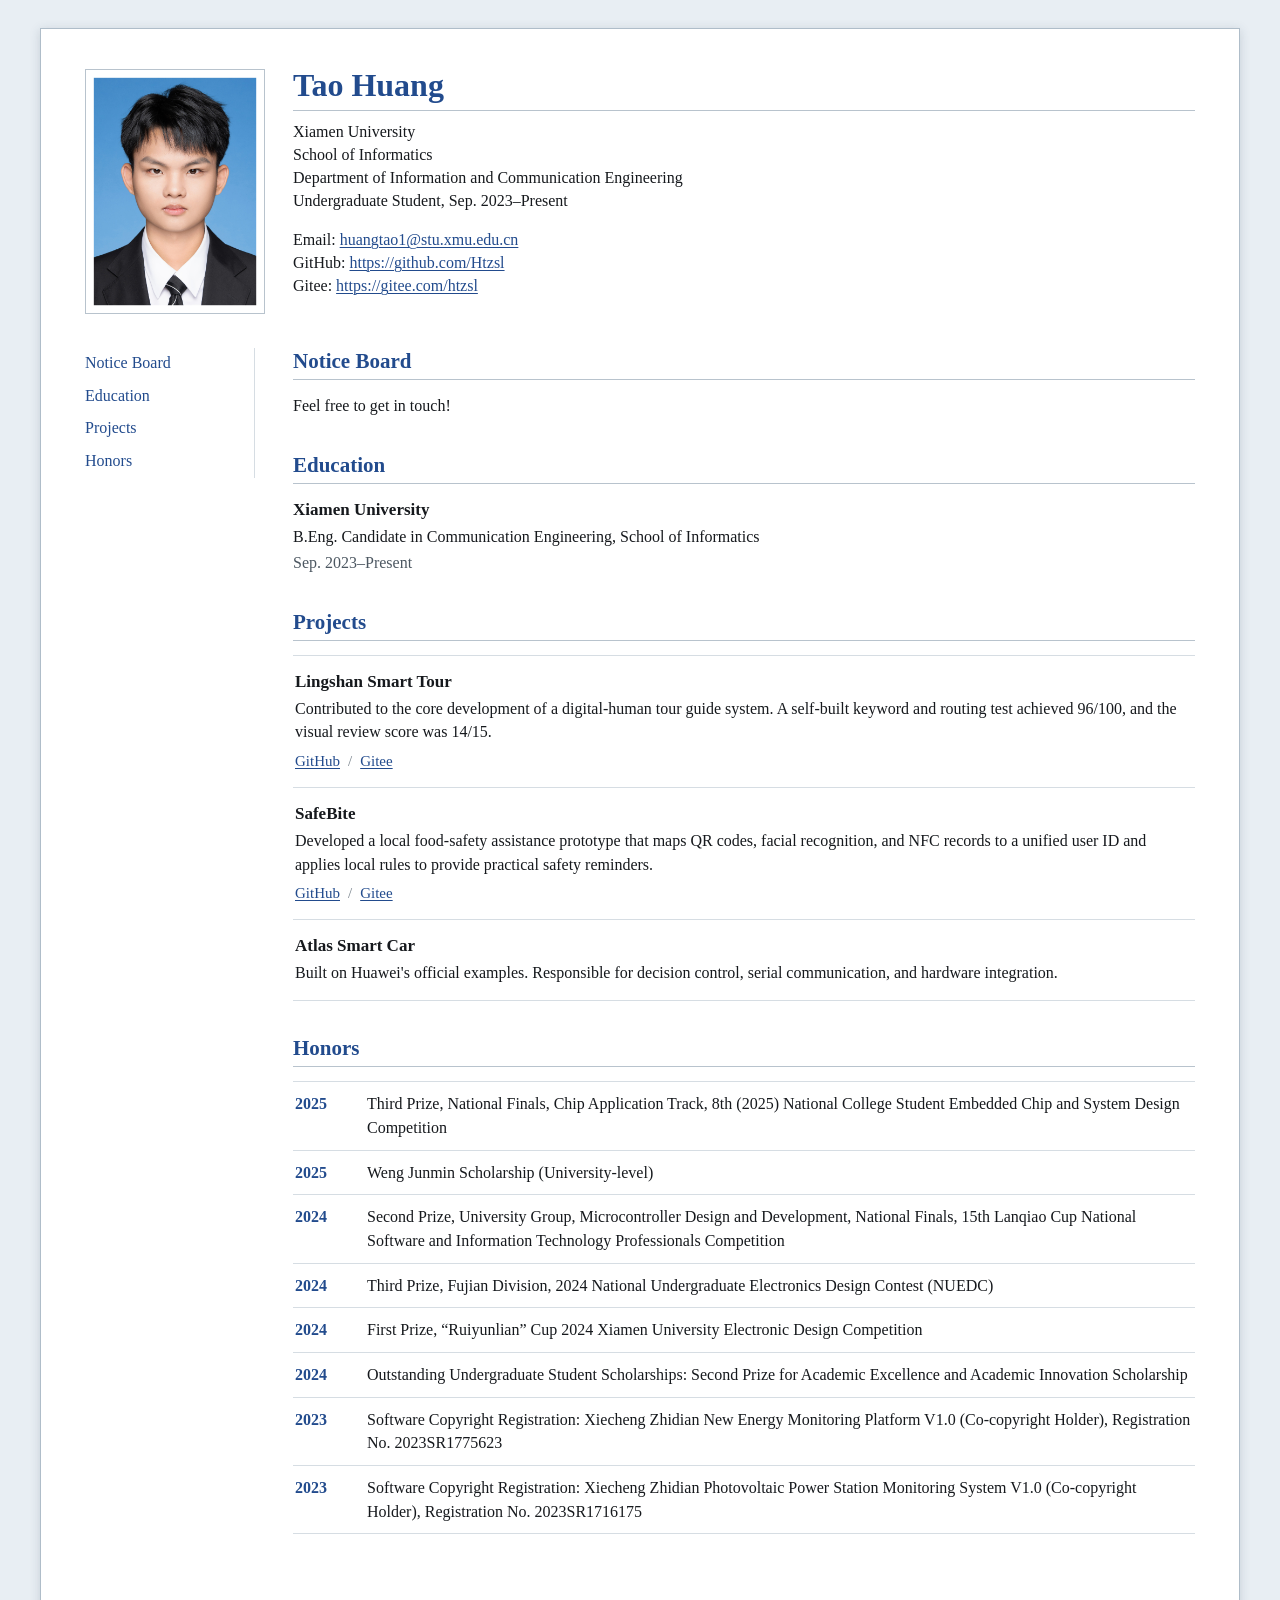
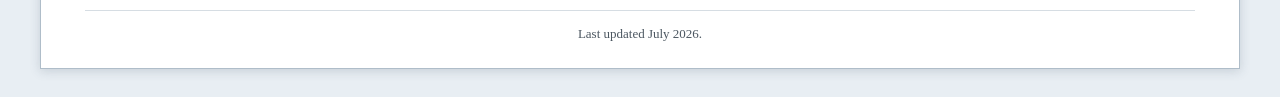
==== commit d6ed428e: "feat: redesign homepage as academic profile" ====
--- a/index.html
+++ b/index.html
@@ -1,106 +1,102 @@
 <!doctype html>
-<html lang="zh-CN">
+<html lang="en">
 <head>
   <meta charset="utf-8">
   <meta name="viewport" content="width=device-width, initial-scale=1">
-  <meta name="description" content="黄韬的个人作品集，聚焦 AI、全栈与嵌入式智能系统。">
-  <title>黄韬 | AI + 全栈 + 嵌入式</title>
+  <meta name="description" content="Academic homepage of Tao Huang, an undergraduate student in Communication Engineering at Xiamen University.">
+  <title>Tao Huang | Xiamen University</title>
+  <link rel="icon" href="data:image/svg+xml,%3Csvg%20xmlns%3D%27http%3A%2F%2Fwww.w3.org%2F2000%2Fsvg%27%20viewBox%3D%270%200%2064%2064%27%3E%3Crect%20width%3D%2764%27%20height%3D%2764%27%20rx%3D%278%27%20fill%3D%27%230f4c81%27%2F%3E%3Ctext%20x%3D%2732%27%20y%3D%2741%27%20font-family%3D%27Arial%2Csans-serif%27%20font-size%3D%2727%27%20font-weight%3D%27700%27%20text-anchor%3D%27middle%27%20fill%3D%27white%27%3ETH%3C%2Ftext%3E%3C%2Fsvg%3E">
   <link rel="stylesheet" href="css/style.css">
 </head>
 <body>
-  <a class="skip-link" href="#projects">跳至作品</a>
-  <header class="site-header" id="top">
-    <a class="brand" href="#top" aria-label="返回顶部"><span class="brand-mark">H</span><span>黄韬</span></a>
-    <button class="menu-toggle" type="button" aria-expanded="false" aria-controls="site-nav"><span></span><span></span><span></span><span class="sr-only">打开导航</span></button>
-    <nav class="site-nav" id="site-nav" aria-label="主导航">
-      <a href="#focus">能力轨迹</a>
-      <a href="#projects">作品</a>
-      <a href="#timeline">经历</a>
-      <a href="#contact">联系</a>
-    </nav>
-  </header>
+  <a class="skip-link" href="#main-content">Skip to main content</a>
 
-  <main>
-    <section class="hero" aria-labelledby="hero-title">
-      <div class="hero-media" aria-hidden="true"><img src="assets/portfolio-hero.png" alt=""></div>
-      <div class="container hero-content">
-        <h1 id="hero-title">把智能能力<br>落进真实系统</h1>
-        <p class="hero-copy">黄韬，厦门大学信息学院通信工程本科生。专注于 AI、全栈与嵌入式之间的完整链路，从感知、推理到可交互的产品体验。</p>
-        <div class="hero-actions">
-          <a class="button primary" href="#projects">查看代表作品 <span aria-hidden="true">↓</span></a>
-          <a class="text-link" href="https://gitee.com/htzsl" target="_blank" rel="noreferrer">访问 Gitee <span aria-hidden="true">↗</span></a>
+  <div class="paper">
+    <header class="profile-header">
+      <img class="portrait" src="assets/ht-photo.jpeg" alt="Portrait of Tao Huang" width="659" height="900">
+
+      <div class="profile-details">
+        <h1>Tao Huang</h1>
+        <p>Xiamen University</p>
+        <p>School of Informatics</p>
+        <p>Department of Information and Communication Engineering</p>
+        <p>Undergraduate Student, Sep. 2023&ndash;Present</p>
+
+        <div class="contact-details">
+          <p>Email: <a href="mailto:huangtao1@stu.xmu.edu.cn">huangtao1@stu.xmu.edu.cn</a></p>
+          <p>GitHub: <a href="https://github.com/Htzsl">https://github.com/Htzsl</a></p>
+          <p>Gitee: <a href="https://gitee.com/htzsl">https://gitee.com/htzsl</a></p>
         </div>
+
       </div>
-      <a class="scroll-cue" href="#focus" aria-label="向下浏览"><span></span>向下</a>
-    </section>
+    </header>
 
-    <section class="section focus" id="focus" aria-labelledby="focus-title">
-      <div class="container">
-        <div class="section-heading split-heading">
-          <div><p class="section-index">02 / FOCUS</p><h2 id="focus-title">构建完整<br>智能系统</h2></div>
-          <p>不把算法、界面与硬件当作孤立模块。我的工作方式是让它们在同一条可落地的链路里协同运作。</p>
-        </div>
-        <div class="focus-rail">
-          <article class="focus-item"><span class="focus-num">01</span><div class="line-icon icon-ai" aria-hidden="true"></div><h3>智能感知</h3><p>视觉理解、语音交互与检索增强，让系统能够理解现场与问题。</p><span class="tech-list">YOLOv5 · RAG · ASR/TTS</span></article>
-          <article class="focus-item"><span class="focus-num">02</span><div class="line-icon icon-stack" aria-hidden="true"></div><h3>产品工程</h3><p>把模型能力组织成可用、可维护、可迭代的全栈服务与交互体验。</p><span class="tech-list">React · TypeScript · FastAPI</span></article>
-          <article class="focus-item"><span class="focus-num">03</span><div class="line-icon icon-chip" aria-hidden="true"></div><h3>边缘执行</h3><p>将推理和控制放进真实设备，在资源与时延的约束中完成闭环。</p><span class="tech-list">Ascend · Jetson Nano · ESP32</span></article>
-        </div>
-      </div>
-    </section>
+    <div class="page-layout">
+      <nav class="page-directory" aria-label="Page directory">
+        <ul>
+          <li><a href="#notice-board">Notice Board</a></li>
+          <li><a href="#education">Education</a></li>
+          <li><a href="#projects">Projects</a></li>
+          <li><a href="#honors">Honors</a></li>
+        </ul>
+      </nav>
 
-    <section class="section projects" id="projects" aria-labelledby="projects-title">
-      <div class="container">
-        <div class="section-heading"><p class="section-index">03 / SELECTED WORK</p><h2 id="projects-title">代表作品</h2></div>
-        <div class="project-list">
-          <article class="project project-guide">
-            <div class="project-meta"><span>01</span><span>数字人导览 / AI 应用</span></div>
-            <div class="project-main">
-              <div class="project-copy"><h3>灵山智游<br>AI 数字人导览系统</h3><p>面向景区讲解与探索的数字人导览体验，将知识问答、语音与视觉能力连成一段自然对话。</p></div>
-              <div class="project-visual guide-visual" aria-hidden="true"><div class="guide-orbit orbit-one"></div><div class="guide-orbit orbit-two"></div><div class="guide-core">RAG</div><div class="guide-node node-a"></div><div class="guide-node node-b"></div><div class="guide-wave"></div></div>
-            </div>
-            <button class="project-toggle" type="button" aria-expanded="false" aria-controls="guide-detail"><span>查看系统与技术贡献</span><span class="toggle-symbol" aria-hidden="true">+</span></button>
-            <div class="project-detail" id="guide-detail" hidden><div><b>系统组成</b><p>RAG 溯源问答、ASR/TTS 语音交互、视觉问答、Live2D 数字人和路线推荐协同组成导览链路。</p></div><div><b>技术贡献</b><p>将多模态能力组织为统一体验，关注回答可追溯性与现场交互的连续性。</p></div></div>
-          </article>
+      <main id="main-content">
+        <section class="content-section" id="notice-board" aria-labelledby="notice-board-title">
+          <h2 id="notice-board-title">Notice Board</h2>
+          <p>Feel free to get in touch!</p>
+        </section>
 
-          <article class="project project-safebite">
-            <div class="project-meta"><span>02</span><span>智慧食堂 / 边缘系统</span></div>
-            <div class="project-main reverse">
-              <div class="project-visual bite-visual" aria-hidden="true"><div class="scan-frame"><i></i><i></i><i></i><i></i><span>SAFE / BITE</span><div class="scan-line"></div></div><div class="bite-tags"><span>QR</span><span>FACE</span><span>NFC</span></div></div>
-              <div class="project-copy"><h3>SafeBite<br>安心食堂饮食安全推荐系统</h3><p>以身份识别、过敏原规则与边缘端设备为核心，为食堂场景提供更可靠的饮食决策支持。</p></div>
-            </div>
-            <button class="project-toggle" type="button" aria-expanded="false" aria-controls="bite-detail"><span>查看系统与技术贡献</span><span class="toggle-symbol" aria-hidden="true">+</span></button>
-            <div class="project-detail" id="bite-detail" hidden><div><b>系统组成</b><p>二维码、人脸与 NFC 多方式识别；过敏原规则作为推荐约束，并部署于 Jetson Nano 边缘端。</p></div><div><b>技术贡献</b><p>将身份、饮食规则和设备端推理整合为可面向真实食堂流程的系统。</p></div></div>
-          </article>
+        <section class="content-section" id="education" aria-labelledby="education-title">
+          <h2 id="education-title">Education</h2>
+          <div class="education-entry">
+            <h3>Xiamen University</h3>
+            <p>B.Eng. Candidate in Communication Engineering, School of Informatics</p>
+            <p><time datetime="2023-09">Sep. 2023</time>&ndash;Present</p>
+          </div>
+        </section>
 
-          <article class="project project-rover">
-            <div class="project-meta"><span>03</span><span>智能车 / 视觉避障</span></div>
-            <div class="project-main">
-              <div class="project-copy"><h3>Atlas 200I DK A2<br>视觉避障小车</h3><p>让计算机视觉在车端形成感知到控制的闭环，探索面向实际运动平台的视觉避障。</p></div>
-              <div class="project-visual rover-visual" aria-hidden="true"><div class="rover-grid"></div><div class="rover-car"><span class="camera"></span><span class="body"></span><i></i><i></i></div><div class="target target-one"></div><div class="target target-two"></div><div class="rover-label">VISION / CONTROL</div></div>
-            </div>
-            <button class="project-toggle" type="button" aria-expanded="false" aria-controls="rover-detail"><span>查看系统与技术贡献</span><span class="toggle-symbol" aria-hidden="true">+</span></button>
-            <div class="project-detail" id="rover-detail" hidden><div><b>系统组成</b><p>YOLOv5 视觉检测在 MindSpore、Ascend/CANN 环境中完成推理，并通过 ESP32 与串口通信衔接控制。</p></div><div><b>技术贡献</b><p>在 Atlas 200I DK A2 平台上打通视觉识别、边缘计算与运动执行。</p></div></div>
-          </article>
-        </div>
-      </div>
-    </section>
+        <section class="content-section" id="projects" aria-labelledby="projects-title">
+          <h2 id="projects-title">Projects</h2>
+          <div class="project-list">
+            <article class="project-entry">
+              <h3>Lingshan Smart Tour</h3>
+              <p>Contributed to the core development of a digital-human tour guide system. A self-built keyword and routing test achieved 96/100, and the visual review score was 14/15.</p>
+              <p class="project-links"><a href="https://github.com/Htzsl/warehouse-23">GitHub</a><span aria-hidden="true">/</span><a href="https://gitee.com/htzsl/warehouse-23">Gitee</a></p>
+            </article>
 
-    <section class="section timeline-section" id="timeline" aria-labelledby="timeline-title">
-      <div class="container timeline-layout">
-        <div class="section-heading"><p class="section-index">04 / PATH</p><h2 id="timeline-title">学习与积累</h2></div>
-        <div class="timeline">
-          <article class="timeline-row"><time>2023.09 - 至今</time><div class="timeline-dot"></div><div><h3>厦门大学 · 信息学院</h3><p>通信工程本科。持续聚焦人工智能、全栈开发与嵌入式系统交叉方向。</p></div></article>
-          <article class="timeline-row"><time>竞赛与成果</time><div class="timeline-dot"></div><div><h3>从理论走向系统实现</h3><p>蓝桥杯全国二等奖、嵌入式芯片与系统设计竞赛全国三等奖、电子设计竞赛福建赛区三等奖、校级电子设计竞赛一等奖；获奖学金及两项软件著作权。</p></div></article>
-          <article class="timeline-row skills-row"><time>技术栈</time><div class="timeline-dot"></div><div><h3>跨越软件与设备</h3><p>C/C++ · Python · MATLAB · Verilog · React/TypeScript · Flask · FastAPI · Express · SQLite · OpenCV · YOLOv5 · MindSpore · Ascend/CANN · RAG · Live2D · 串口通信</p></div></article>
-        </div>
-      </div>
-    </section>
+            <article class="project-entry">
+              <h3>SafeBite</h3>
+              <p>Developed a local food-safety assistance prototype that maps QR codes, facial recognition, and NFC records to a unified user ID and applies local rules to provide practical safety reminders.</p>
+              <p class="project-links"><a href="https://github.com/Htzsl/warehouse-22">GitHub</a><span aria-hidden="true">/</span><a href="https://gitee.com/htzsl/warehouse-22">Gitee</a></p>
+            </article>
 
-    <section class="contact" id="contact" aria-labelledby="contact-title">
-      <div class="container contact-inner"><p class="section-index">05 / OPEN SOURCE</p><h2 id="contact-title">在公开代码中<br>继续对话</h2><div class="contact-links"><a href="https://gitee.com/htzsl" target="_blank" rel="noreferrer">Gitee <span aria-hidden="true">↗</span></a><a href="https://github.com/htzsl" target="_blank" rel="noreferrer">GitHub <span aria-hidden="true">↗</span></a></div></div>
-    </section>
-  </main>
-  <footer class="site-footer"><div class="container"><span>黄韬 · AI + 全栈 + 嵌入式</span><a href="#top">回到顶部 ↑</a></div></footer>
-  <script src="js/script.js"></script>
+            <article class="project-entry">
+              <h3>Atlas Smart Car</h3>
+              <p>Built on Huawei's official examples. Responsible for decision control, serial communication, and hardware integration.</p>
+            </article>
+          </div>
+        </section>
+
+        <section class="content-section" id="honors" aria-labelledby="honors-title">
+          <h2 id="honors-title">Honors</h2>
+          <ol class="honor-list">
+            <li><time datetime="2025">2025</time><span>Third Prize, National Finals, Chip Application Track, 8th (2025) National College Student Embedded Chip and System Design Competition</span></li>
+            <li><time datetime="2025">2025</time><span>Weng Junmin Scholarship (University-level)</span></li>
+            <li><time datetime="2024">2024</time><span>Second Prize, University Group, Microcontroller Design and Development, National Finals, 15th Lanqiao Cup National Software and Information Technology Professionals Competition</span></li>
+            <li><time datetime="2024">2024</time><span>Third Prize, Fujian Division, 2024 National Undergraduate Electronics Design Contest (NUEDC)</span></li>
+            <li><time datetime="2024">2024</time><span>First Prize, &ldquo;Ruiyunlian&rdquo; Cup 2024 Xiamen University Electronic Design Competition</span></li>
+            <li><time datetime="2024">2024</time><span>Outstanding Undergraduate Student Scholarships: Second Prize for Academic Excellence and Academic Innovation Scholarship</span></li>
+            <li><time datetime="2023">2023</time><span>Software Copyright Registration: Xiecheng Zhidian New Energy Monitoring Platform V1.0 (Co-copyright Holder), Registration No. 2023SR1775623</span></li>
+            <li><time datetime="2023">2023</time><span>Software Copyright Registration: Xiecheng Zhidian Photovoltaic Power Station Monitoring System V1.0 (Co-copyright Holder), Registration No. 2023SR1716175</span></li>
+          </ol>
+        </section>
+      </main>
+    </div>
+
+    <footer>
+      <p>Last updated July 2026.</p>
+    </footer>
+  </div>
 </body>
 </html>
--- a/css/style.css
+++ b/css/style.css
@@ -1,15 +1,332 @@
-:root { --bg:#080c10; --panel:#11181d; --panel-2:#0d1317; --text:#eaf3f6; --muted:#96a8ae; --cyan:#3fd0d0; --amber:#e8a555; --line:rgba(150,168,174,.22); --max:1180px; }
-* { box-sizing:border-box; }
-html { scroll-behavior:smooth; background:var(--bg); }
-body { margin:0; background:var(--bg); color:var(--text); font-family:Inter,"Noto Sans SC","Microsoft YaHei",system-ui,sans-serif; font-size:16px; line-height:1.65; overflow-x:hidden; }
-a { color:inherit; text-decoration:none; } button { font:inherit; } .container { width:min(var(--max), calc(100% - 48px)); margin:0 auto; }
-.sr-only { position:absolute; width:1px; height:1px; padding:0; margin:-1px; overflow:hidden; clip:rect(0,0,0,0); white-space:nowrap; border:0; }.skip-link { position:fixed; left:16px; top:-64px; z-index:20; background:var(--cyan); color:#061013; padding:9px 13px; border-radius:4px; }.skip-link:focus { top:16px; }
-.site-header { position:fixed; inset:0 0 auto; z-index:10; height:72px; padding:0 max(24px,calc((100vw - var(--max))/2)); display:flex; align-items:center; justify-content:space-between; border-bottom:1px solid transparent; transition:background .25s,border-color .25s; }.site-header.is-scrolled { background:rgba(8,12,16,.9); border-color:var(--line); backdrop-filter:blur(12px); }.brand { display:inline-flex; align-items:center; gap:10px; font-weight:700; letter-spacing:.06em; }.brand-mark { color:var(--cyan); display:grid; place-items:center; width:27px; height:27px; border:1px solid var(--cyan); font-family:ui-monospace,monospace; font-size:14px; }.site-nav { display:flex; gap:28px; font-size:14px; color:var(--muted); }.site-nav a { transition:color .2s; }.site-nav a:hover,.site-nav a.active { color:var(--text); }.site-nav a.active::after { content:""; display:block; height:1px; background:var(--cyan); margin-top:5px; }.menu-toggle { display:none; background:none; color:var(--text); border:0; padding:7px; }.menu-toggle span:not(.sr-only) { display:block; width:22px; height:1px; background:currentColor; margin:5px; }
-.hero { min-height:92svh; position:relative; display:flex; align-items:center; isolation:isolate; overflow:hidden; border-bottom:1px solid var(--line); }.hero-media { position:absolute; inset:0; z-index:-2; }.hero-media img { width:100%; height:100%; object-fit:cover; object-position:center; display:block; }.hero::after { content:""; position:absolute; inset:0; z-index:-1; pointer-events:none; background:linear-gradient(90deg,rgba(8,12,16,.22) 0%,rgba(8,12,16,.08) 45%,rgba(8,12,16,0) 76%),linear-gradient(0deg,var(--bg) 0%,transparent 17%); }.hero-content { padding-top:68px; }.section-index { margin:0 0 20px; color:var(--cyan); font:12px/1.2 ui-monospace,SFMono-Regular,Consolas,monospace; letter-spacing:.12em; }.hero h1 { max-width:620px; margin:0; font-size:clamp(46px,6.2vw,88px); line-height:1.08; letter-spacing:0; font-weight:720; text-wrap:balance; }.hero-copy { max-width:500px; margin:28px 0 0; color:var(--muted); }.hero-actions { display:flex; align-items:center; flex-wrap:wrap; gap:23px; margin-top:35px; }.button { display:inline-flex; gap:30px; align-items:center; padding:13px 15px; border:1px solid var(--cyan); font-size:14px; }.button.primary { background:var(--cyan); color:#071114; }.button:hover { background:transparent; color:var(--cyan); }.text-link { font-size:14px; color:var(--text); border-bottom:1px solid var(--line); padding:9px 0; }.text-link:hover { color:var(--amber); }.scroll-cue { position:absolute; bottom:26px; left:max(24px,calc((100vw - var(--max))/2)); color:var(--muted); font:11px ui-monospace,monospace; letter-spacing:.12em; display:flex; align-items:center; gap:10px; }.scroll-cue span { display:block; height:30px; width:1px; background:var(--cyan); }
-.section { padding:125px 0; }.section-heading { margin-bottom:55px; }.section-heading h2,.contact h2 { margin:0; font-size:clamp(34px,4.2vw,58px); line-height:1.13; font-weight:650; letter-spacing:0; }.split-heading { display:grid; grid-template-columns:1fr 1fr; align-items:end; gap:60px; }.split-heading > p { max-width:430px; color:var(--muted); margin:0 0 6px; }.focus { background:var(--panel-2); border-bottom:1px solid var(--line); }.focus-rail { display:grid; grid-template-columns:repeat(3,1fr); border-top:1px solid var(--line); }.focus-item { position:relative; padding:30px 38px 32px 0; border-right:1px solid var(--line); min-height:310px; }.focus-item+ .focus-item { padding-left:38px; }.focus-item:last-child { border-right:0; }.focus-num { color:var(--muted); font:12px ui-monospace,monospace; }.line-icon { height:42px; width:42px; margin:40px 0 22px; position:relative; }.icon-ai { border:1px solid var(--cyan); border-radius:50%; }.icon-ai::before,.icon-ai::after { content:""; position:absolute; border:1px solid var(--cyan); border-radius:50%; inset:8px; }.icon-ai::after { inset:17px; background:var(--cyan); }.icon-stack::before,.icon-stack::after { content:""; position:absolute; width:30px; height:20px; border:1px solid var(--cyan); transform:skewY(-25deg); left:3px; }.icon-stack::before { top:4px; }.icon-stack::after { top:17px; background:rgba(63,208,208,.14); }.icon-chip { border:1px solid var(--amber); }.icon-chip::before { content:""; position:absolute; inset:10px; border:1px solid var(--amber); }.focus-item h3 { margin:0; font-size:21px; }.focus-item p { color:var(--muted); max-width:270px; margin:10px 0 18px; font-size:14px; }.tech-list { color:var(--cyan); font:11px/1.4 ui-monospace,monospace; }
-.projects { background:var(--bg); }.project-list { border-top:1px solid var(--line); }.project { padding:25px 0 0; border-bottom:1px solid var(--line); }.project-meta { display:flex; justify-content:space-between; color:var(--muted); font:12px ui-monospace,monospace; letter-spacing:.08em; }.project-main { display:grid; grid-template-columns:minmax(0,.9fr) minmax(360px,1.1fr); align-items:center; min-height:390px; gap:58px; }.project-main.reverse { grid-template-columns:minmax(360px,1.1fr) minmax(0,.9fr); }.project-copy h3 { margin:0; font-size:clamp(27px,3.3vw,47px); line-height:1.12; font-weight:620; }.project-copy p { max-width:400px; color:var(--muted); margin:22px 0 0; }.project-visual { position:relative; min-height:280px; overflow:hidden; background:var(--panel); border:1px solid var(--line); }.project-toggle { width:100%; display:flex; align-items:center; justify-content:space-between; border:0; border-top:1px solid var(--line); background:none; color:var(--text); padding:16px 0; cursor:pointer; font-size:14px; text-align:left; }.project-toggle:hover { color:var(--cyan); }.toggle-symbol { font-size:23px; line-height:1; color:var(--cyan); }.project-detail { display:grid; grid-template-columns:1fr 1fr; gap:38px; padding:6px 0 28px; }.project-detail b { color:var(--cyan); font-size:13px; }.project-detail p { margin:7px 0 0; color:var(--muted); font-size:14px; }
-.guide-visual { background:radial-gradient(circle at 50% 48%,rgba(63,208,208,.13),transparent 30%),#0d151a; }.guide-core { position:absolute; width:84px; aspect-ratio:1; display:grid; place-items:center; border:1px solid var(--cyan); border-radius:50%; color:var(--cyan); font:16px ui-monospace,monospace; left:calc(50% - 42px); top:calc(50% - 42px); box-shadow:0 0 32px rgba(63,208,208,.2); }.guide-orbit { position:absolute; border:1px solid rgba(63,208,208,.4); border-radius:50%; left:50%; top:50%; transform:translate(-50%,-50%) rotate(-25deg); }.orbit-one { width:230px; height:112px; }.orbit-two { width:112px; height:230px; }.guide-node { position:absolute; width:8px; height:8px; background:var(--amber); border-radius:50%; box-shadow:0 0 15px var(--amber); }.node-a { left:30%; top:35%; }.node-b { right:27%; bottom:30%; }.guide-wave { position:absolute; left:11%; right:11%; bottom:24px; height:35px; background:repeating-linear-gradient(90deg,transparent 0 5px,var(--cyan) 5px 6px,transparent 6px 11px); clip-path:polygon(0 62%,5% 43%,10% 75%,16% 16%,21% 63%,30% 40%,36% 80%,42% 23%,49% 58%,55% 10%,63% 73%,70% 39%,76% 68%,83% 19%,90% 59%,100% 42%,100% 70%,0 90%); opacity:.7; }.bite-visual { display:flex; align-items:center; justify-content:center; background:linear-gradient(135deg,#0e151a,#151b1c); }.scan-frame { width:190px; height:190px; position:relative; border:1px solid rgba(63,208,208,.65); display:grid; place-items:center; color:var(--cyan); font:13px ui-monospace,monospace; }.scan-frame i { position:absolute; width:25px; height:25px; border-color:var(--amber); border-style:solid; }.scan-frame i:nth-child(1){top:-1px;left:-1px;border-width:2px 0 0 2px}.scan-frame i:nth-child(2){top:-1px;right:-1px;border-width:2px 2px 0 0}.scan-frame i:nth-child(3){bottom:-1px;left:-1px;border-width:0 0 2px 2px}.scan-frame i:nth-child(4){bottom:-1px;right:-1px;border-width:0 2px 2px 0}.scan-line { position:absolute; left:11px; right:11px; height:1px; top:35%; background:var(--cyan); box-shadow:0 0 12px var(--cyan); }.bite-tags { position:absolute; right:22px; bottom:20px; display:flex; gap:7px; }.bite-tags span { border:1px solid var(--line); color:var(--muted); padding:3px 5px; font:10px ui-monospace,monospace; }.rover-visual { background:#0a1014; }.rover-grid { position:absolute; inset:0; opacity:.4; background:linear-gradient(rgba(63,208,208,.22) 1px,transparent 1px),linear-gradient(90deg,rgba(63,208,208,.22) 1px,transparent 1px); background-size:26px 26px; mask-image:linear-gradient(to bottom,transparent,black); }.rover-car { position:absolute; left:48%; top:47%; width:120px; height:66px; transform:translate(-50%,-50%); }.rover-car .body { position:absolute; width:95px; height:45px; left:13px; top:13px; border:1px solid var(--cyan); background:rgba(63,208,208,.12); }.rover-car .camera { position:absolute; width:26px; height:20px; left:47px; top:0; border:1px solid var(--cyan); }.rover-car i { position:absolute; width:23px; height:23px; bottom:0; border:5px solid #233137; border-radius:50%; }.rover-car i:nth-of-type(1){left:0}.rover-car i:nth-of-type(2){right:0}.target { position:absolute; width:50px; height:50px; border:1px solid var(--amber); }.target::after { content:""; position:absolute; inset:8px; border:1px solid rgba(232,165,85,.55); }.target-one { right:20%; top:18%; }.target-two { left:16%; bottom:18%; }.rover-label { position:absolute; bottom:18px; right:19px; color:var(--muted); font:10px ui-monospace,monospace; }
-.timeline-section { background:var(--panel-2); }.timeline-layout { display:grid; grid-template-columns:.7fr 1.3fr; gap:70px; }.timeline { border-left:1px solid var(--line); }.timeline-row { position:relative; display:grid; grid-template-columns:145px 1fr; gap:22px; padding:0 0 50px 29px; }.timeline-row:last-child { padding-bottom:0; }.timeline-row time { color:var(--cyan); font:12px/1.5 ui-monospace,monospace; }.timeline-dot { position:absolute; left:-5px; top:5px; width:9px; height:9px; border:2px solid var(--cyan); border-radius:50%; background:var(--panel-2); }.timeline-row h3 { margin:0; font-size:20px; }.timeline-row p { margin:8px 0 0; color:var(--muted); font-size:14px; }.skills-row time { color:var(--amber); }.skills-row .timeline-dot { border-color:var(--amber); }
-.contact { padding:112px 0 125px; background:linear-gradient(130deg,#0b1518 0%,#080c10 62%); border-top:1px solid var(--line); }.contact-inner { position:relative; }.contact h2 { max-width:660px; }.contact-links { position:absolute; right:0; bottom:4px; display:flex; gap:24px; }.contact-links a { display:inline-flex; gap:28px; align-items:center; border-bottom:1px solid var(--cyan); padding:10px 0; font-size:15px; }.contact-links a:hover { color:var(--cyan); }.site-footer { border-top:1px solid var(--line); padding:21px 0; color:var(--muted); font-size:12px; }.site-footer .container { display:flex; justify-content:space-between; gap:20px; }.site-footer a:hover { color:var(--cyan); }
-@media (max-width:760px) { .container { width:min(100% - 36px,var(--max)); }.site-header { height:64px; padding:0 18px; }.menu-toggle { display:block; border:1px solid rgba(234,243,246,.72); background:rgba(8,12,16,.45); }.site-nav { position:absolute; top:64px; right:0; left:0; display:none; padding:14px 18px 20px; background:#0c1216; border-bottom:1px solid var(--line); flex-direction:column; gap:15px; }.site-nav.is-open { display:flex; }.site-nav a.active::after { display:none; }.hero { min-height:720px; align-items:flex-start; }.hero-media img { object-position:64% center; }.hero::after { background:linear-gradient(90deg,rgba(8,12,16,.45),rgba(8,12,16,.04)),linear-gradient(0deg,var(--bg),transparent 31%); }.hero-content { padding-top:155px; }.hero h1 { font-size:clamp(41px,12vw,59px); }.hero-copy { font-size:15px; max-width:375px; }.scroll-cue { left:18px; bottom:17px; }.section { padding:82px 0; }.section-heading { margin-bottom:39px; }.split-heading { grid-template-columns:1fr; gap:21px; }.focus-rail { grid-template-columns:1fr; }.focus-item,.focus-item+.focus-item { min-height:auto; padding:25px 0 29px; border-right:0; border-bottom:1px solid var(--line); }.focus-item:last-child { border-bottom:0; }.line-icon { margin:24px 0 15px; }.project-main,.project-main.reverse { grid-template-columns:1fr; gap:25px; padding:36px 0 28px; min-height:auto; }.project-main.reverse .project-visual { order:2; }.project-visual { min-height:230px; }.project-copy p { font-size:15px; }.project-detail { grid-template-columns:1fr; gap:20px; }.timeline-layout { grid-template-columns:1fr; gap:8px; }.timeline-row { grid-template-columns:1fr; gap:7px; padding-left:22px; padding-bottom:37px; }.contact { padding:79px 0; }.contact-links { position:static; margin-top:37px; flex-direction:column; align-items:flex-start; gap:8px; }.site-footer .container { align-items:flex-start; flex-direction:column; gap:7px; } }
-@media (prefers-reduced-motion:reduce) { html { scroll-behavior:auto; } *,*::before,*::after { animation-duration:.01ms !important; animation-iteration-count:1 !important; transition-duration:.01ms !important; } }
+:root {
+  --desktop: #e8eef3;
+  --paper: #ffffff;
+  --text: #16191d;
+  --muted: #4c5761;
+  --blue: #224b8d;
+  --blue-hover: #15366c;
+  --line: #b8c3cd;
+  --soft-line: #d6dde3;
+}
+
+* {
+  box-sizing: border-box;
+}
+
+html {
+  scroll-behavior: smooth;
+}
+
+body {
+  margin: 0;
+  padding: 28px;
+  background: var(--desktop);
+  color: var(--text);
+  font-family: Georgia, "Times New Roman", Times, serif;
+  font-size: 16px;
+  line-height: 1.48;
+  letter-spacing: 0;
+  overflow-wrap: anywhere;
+}
+
+a {
+  color: var(--blue);
+  text-decoration-thickness: 1px;
+  text-underline-offset: 2px;
+}
+
+a:hover {
+  color: var(--blue-hover);
+}
+
+a:focus-visible {
+  outline: 2px solid var(--blue);
+  outline-offset: 3px;
+}
+
+.skip-link {
+  position: fixed;
+  top: 8px;
+  left: 10px;
+  z-index: 10;
+  padding: 7px 10px;
+  background: var(--blue);
+  color: #ffffff;
+  transform: translateY(-160%);
+}
+
+.skip-link:focus {
+  transform: translateY(0);
+}
+
+.paper {
+  width: min(1200px, 100%);
+  min-height: calc(100vh - 56px);
+  margin: 0 auto;
+  padding: 40px 44px 24px;
+  background: var(--paper);
+  border: 1px solid #afbdc9;
+  box-shadow: 0 2px 10px rgba(42, 64, 86, 0.18);
+}
+
+.profile-header {
+  display: grid;
+  grid-template-columns: 180px minmax(0, 1fr);
+  gap: 28px;
+  align-items: start;
+  padding-bottom: 34px;
+}
+
+.portrait {
+  display: block;
+  width: 180px;
+  height: auto;
+  border: 1px solid var(--line);
+}
+
+.profile-details {
+  min-width: 0;
+}
+
+h1,
+h2,
+h3,
+p {
+  overflow-wrap: anywhere;
+}
+
+h1 {
+  margin: -2px 0 10px;
+  padding-bottom: 5px;
+  color: var(--blue);
+  border-bottom: 1px solid var(--line);
+  font-size: 32px;
+  line-height: 1.18;
+  font-weight: 700;
+}
+
+.profile-details p {
+  margin: 1px 0;
+  line-height: 1.38;
+}
+
+.contact-details {
+  margin-top: 17px;
+}
+
+.affiliation {
+  max-width: 920px;
+  margin-top: 16px !important;
+}
+
+.page-layout {
+  display: grid;
+  grid-template-columns: 170px minmax(0, 1fr);
+  gap: 38px;
+  align-items: start;
+}
+
+.page-directory {
+  position: sticky;
+  top: 24px;
+  padding: 3px 18px 5px 0;
+  border-right: 1px solid var(--soft-line);
+}
+
+.page-directory ul {
+  margin: 0;
+  padding: 0;
+  list-style: none;
+}
+
+.page-directory li + li {
+  margin-top: 9px;
+}
+
+.page-directory a {
+  display: inline-block;
+  color: var(--blue);
+  line-height: 1.35;
+  text-decoration: none;
+}
+
+.page-directory a:hover {
+  text-decoration: underline;
+}
+
+main {
+  min-width: 0;
+}
+
+.content-section {
+  scroll-margin-top: 22px;
+  margin-bottom: 34px;
+}
+
+.content-section h2 {
+  margin: 0 0 14px;
+  padding-bottom: 4px;
+  color: var(--blue);
+  border-bottom: 1px solid var(--line);
+  font-size: 21px;
+  line-height: 1.3;
+  font-weight: 700;
+}
+
+.content-section p {
+  margin: 0;
+}
+
+.education-entry h3,
+.project-entry h3 {
+  margin: 0 0 3px;
+  font-size: 17px;
+  line-height: 1.4;
+}
+
+.education-entry p + p {
+  margin-top: 2px;
+  color: var(--muted);
+}
+
+.project-list {
+  border-top: 1px solid var(--soft-line);
+}
+
+.project-entry {
+  padding: 14px 2px 15px;
+  border-bottom: 1px solid var(--soft-line);
+}
+
+.project-entry p {
+  max-width: 900px;
+}
+
+.project-links {
+  display: flex;
+  gap: 8px;
+  margin-top: 6px !important;
+  font-size: 15px;
+}
+
+.project-links span {
+  color: #7b858e;
+}
+
+.honor-list {
+  margin: 0;
+  padding: 0;
+  list-style: none;
+  border-top: 1px solid var(--soft-line);
+}
+
+.honor-list li {
+  display: grid;
+  grid-template-columns: 58px minmax(0, 1fr);
+  gap: 14px;
+  padding: 10px 2px;
+  border-bottom: 1px solid var(--soft-line);
+}
+
+.honor-list time {
+  color: var(--blue);
+  font-variant-numeric: tabular-nums;
+  font-weight: 700;
+}
+
+footer {
+  margin-top: 42px;
+  padding-top: 13px;
+  color: var(--muted);
+  border-top: 1px solid var(--soft-line);
+  font-size: 13px;
+  text-align: center;
+}
+
+footer p {
+  margin: 0;
+}
+
+@media (max-width: 760px) {
+  body {
+    padding: 0;
+  }
+
+  .paper {
+    min-height: 100vh;
+    padding: 28px 24px 20px;
+    border: 0;
+    box-shadow: none;
+  }
+
+  .profile-header {
+    grid-template-columns: 130px minmax(0, 1fr);
+    gap: 22px;
+    padding-bottom: 28px;
+  }
+
+  .portrait {
+    width: 130px;
+  }
+
+  h1 {
+    font-size: 28px;
+  }
+
+  .page-layout {
+    grid-template-columns: 145px minmax(0, 1fr);
+    gap: 25px;
+  }
+}
+
+@media (max-width: 520px) {
+  .paper {
+    padding: 22px 18px 18px;
+  }
+
+  .profile-header {
+    grid-template-columns: 1fr;
+    gap: 18px;
+  }
+
+  .portrait {
+    width: 130px;
+  }
+
+  .page-layout {
+    grid-template-columns: 1fr;
+    gap: 28px;
+  }
+
+  .page-directory {
+    position: static;
+    padding: 0 0 16px;
+    border-right: 0;
+    border-bottom: 1px solid var(--soft-line);
+  }
+
+  .page-directory ul {
+    display: grid;
+    grid-template-columns: repeat(2, minmax(0, 1fr));
+    gap: 8px 18px;
+  }
+
+  .page-directory li + li {
+    margin-top: 0;
+  }
+
+  .content-section {
+    margin-bottom: 30px;
+  }
+
+  .honor-list li {
+    grid-template-columns: 48px minmax(0, 1fr);
+    gap: 10px;
+  }
+}
+
+@media (prefers-reduced-motion: reduce) {
+  html {
+    scroll-behavior: auto;
+  }
+}
